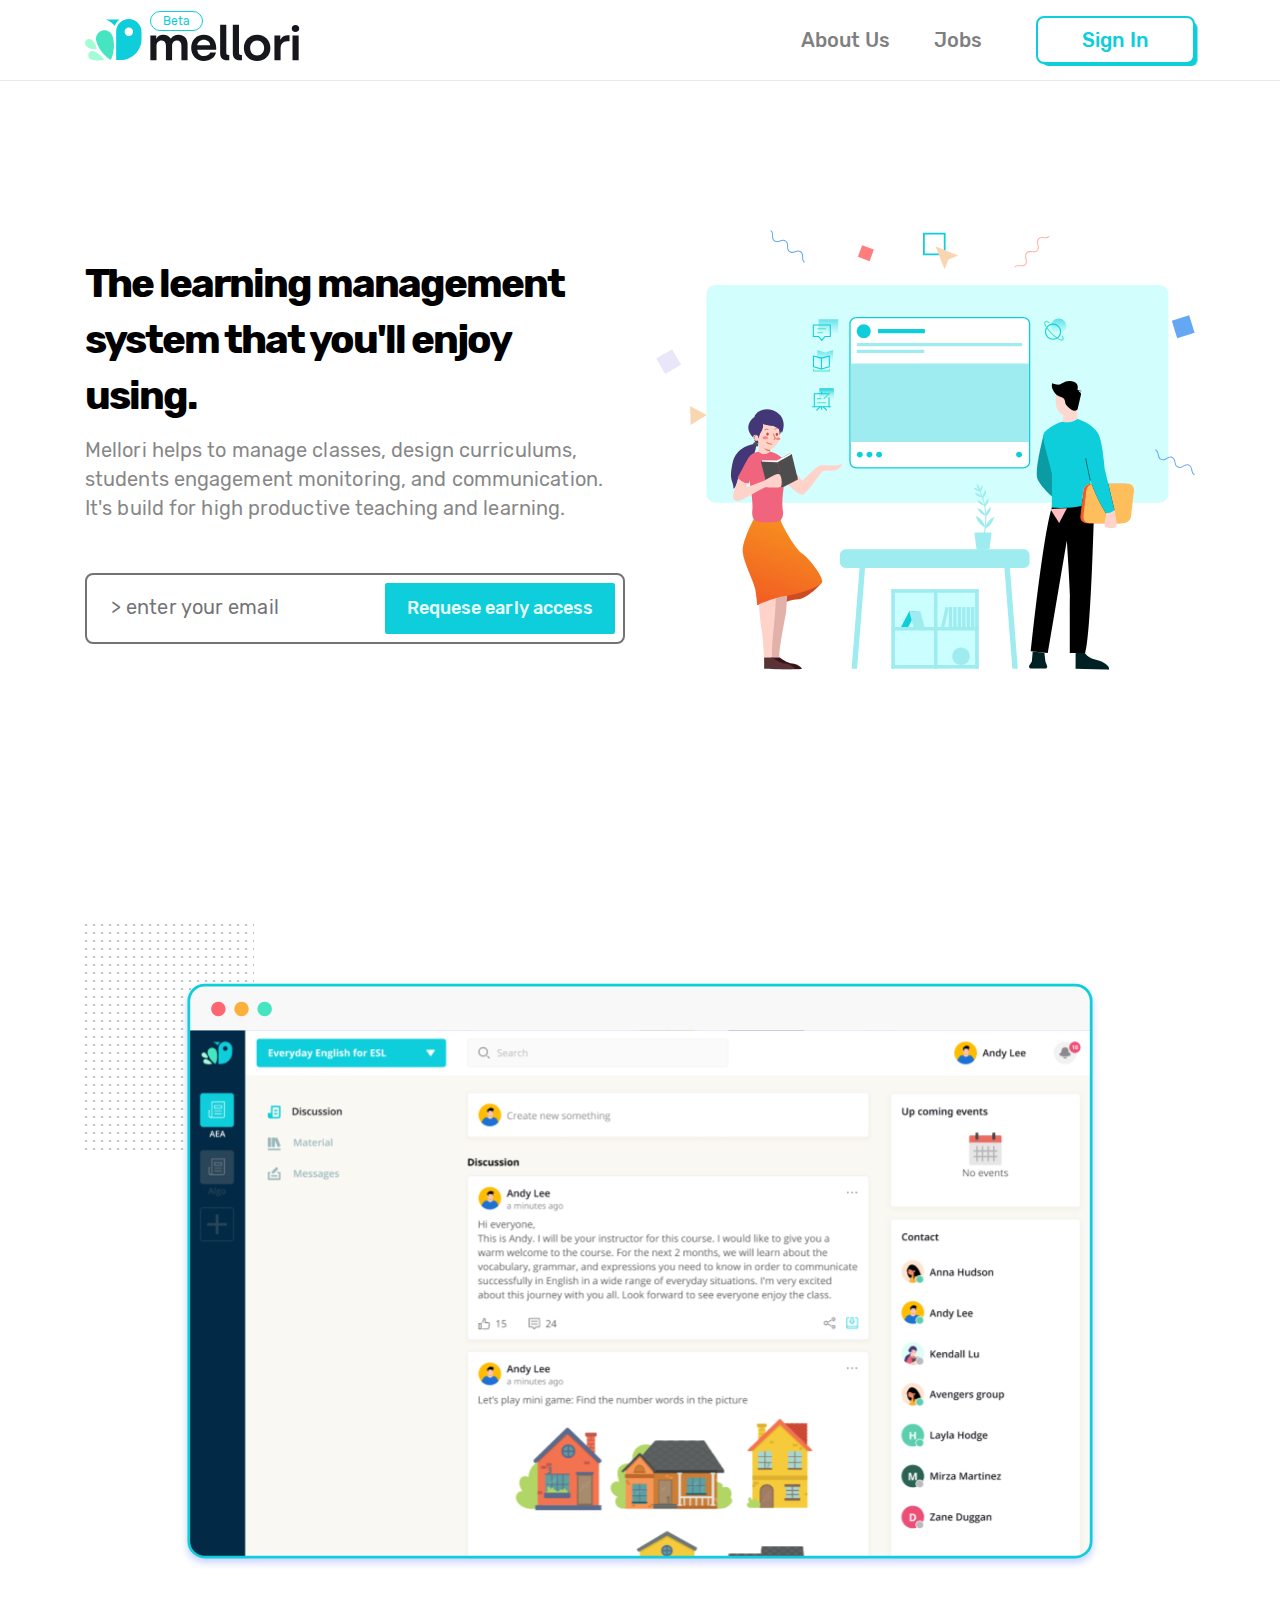
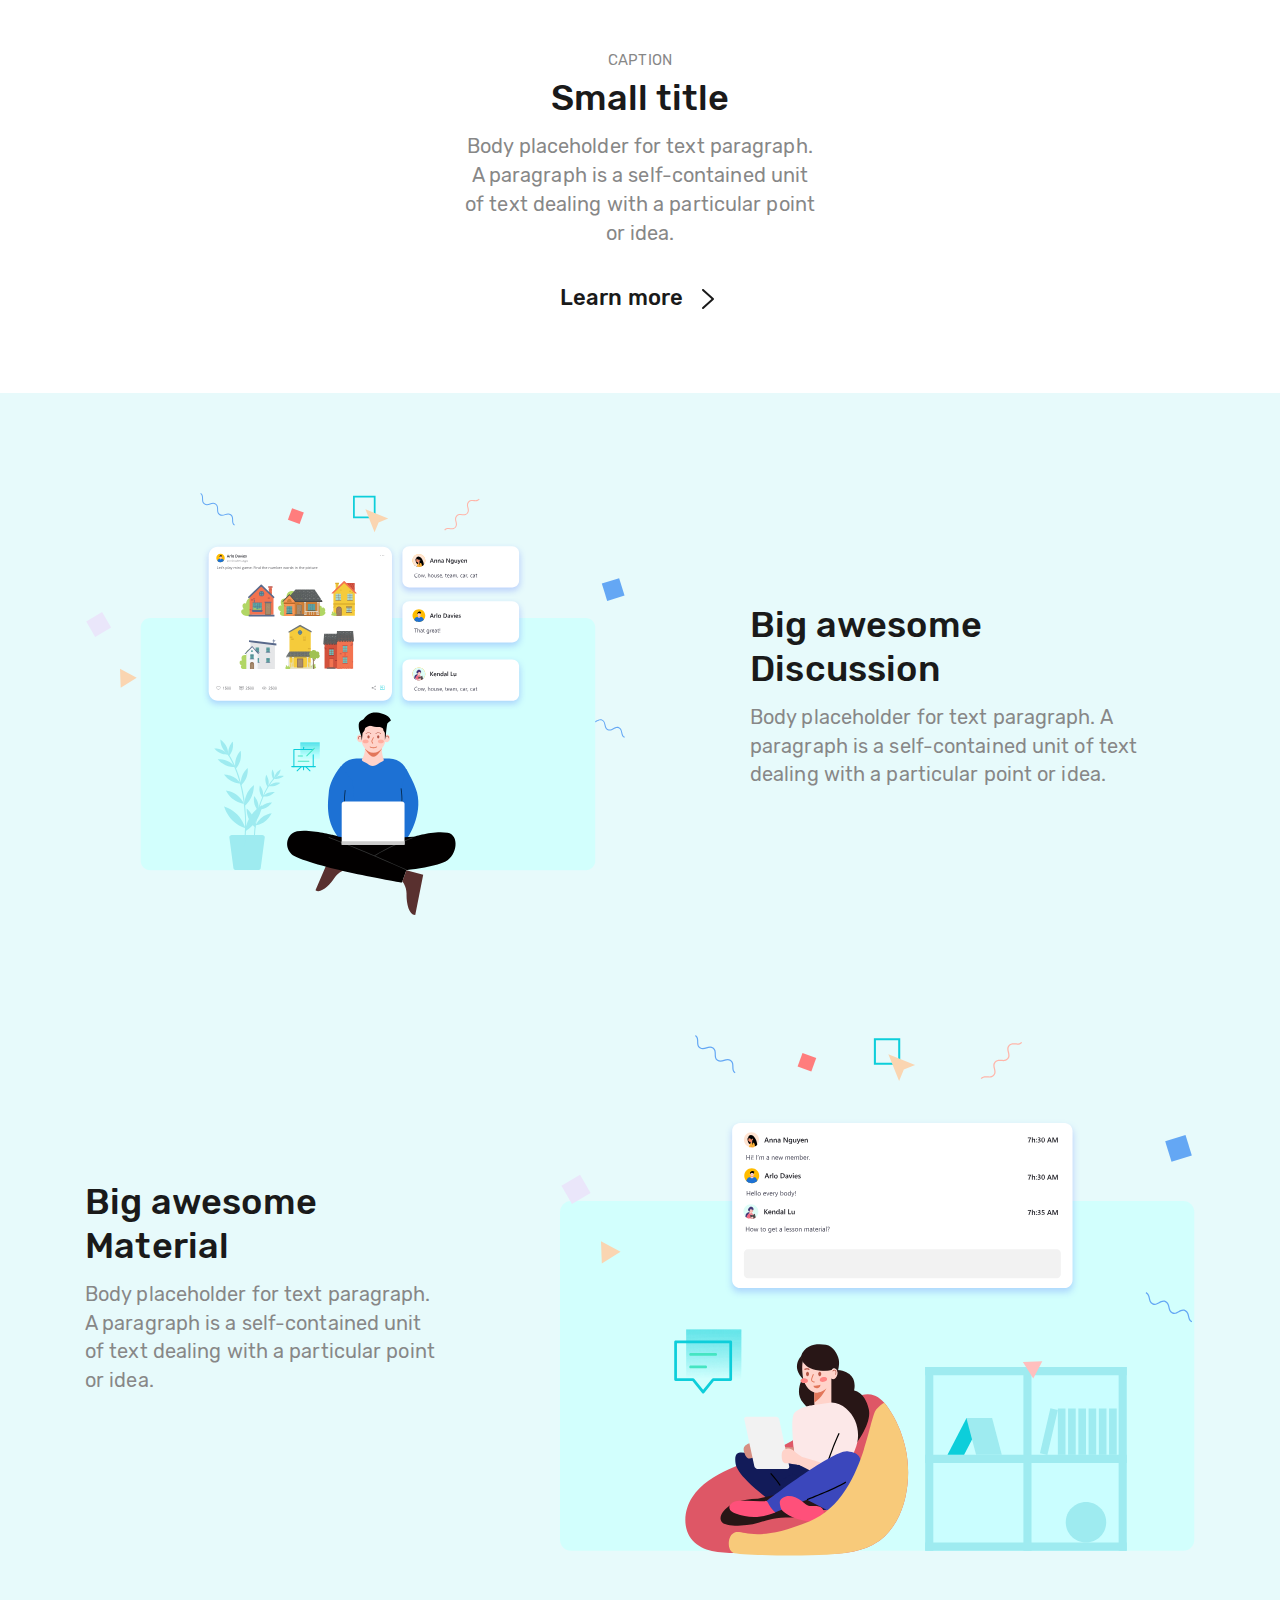
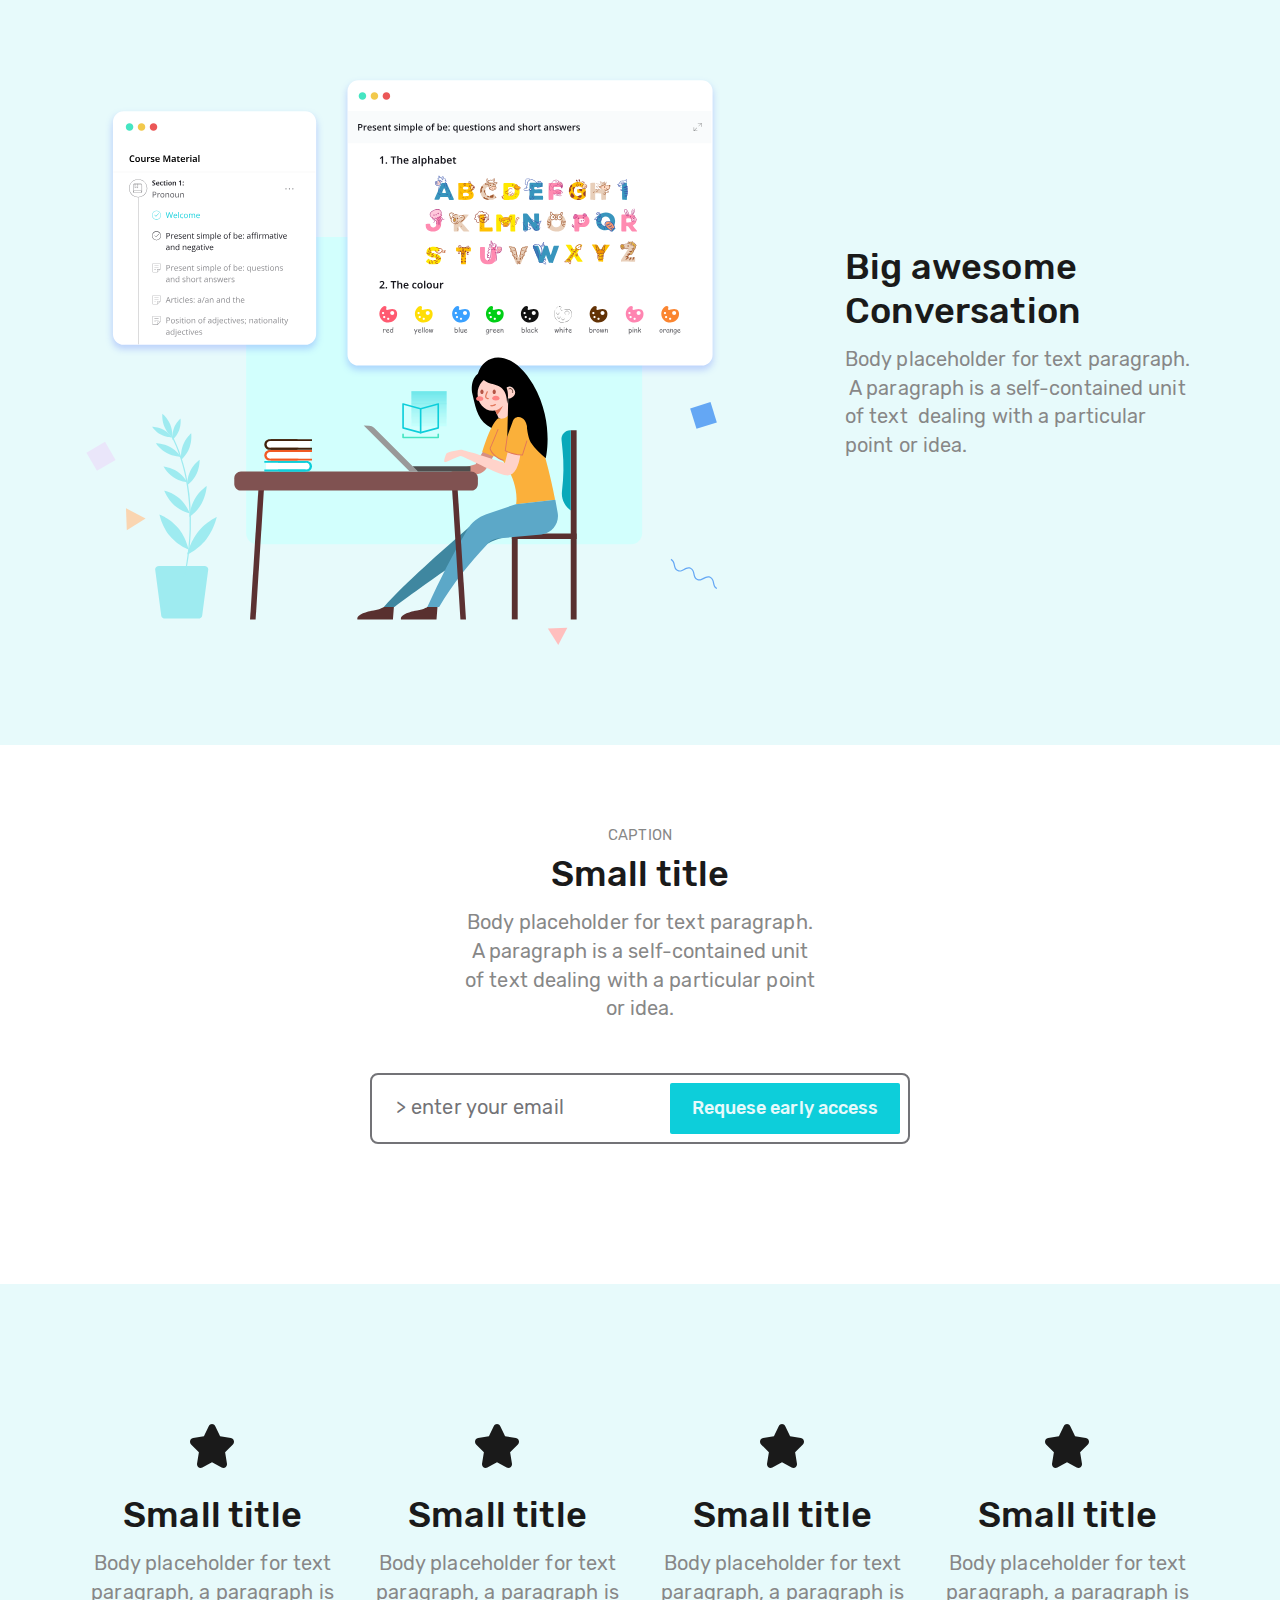
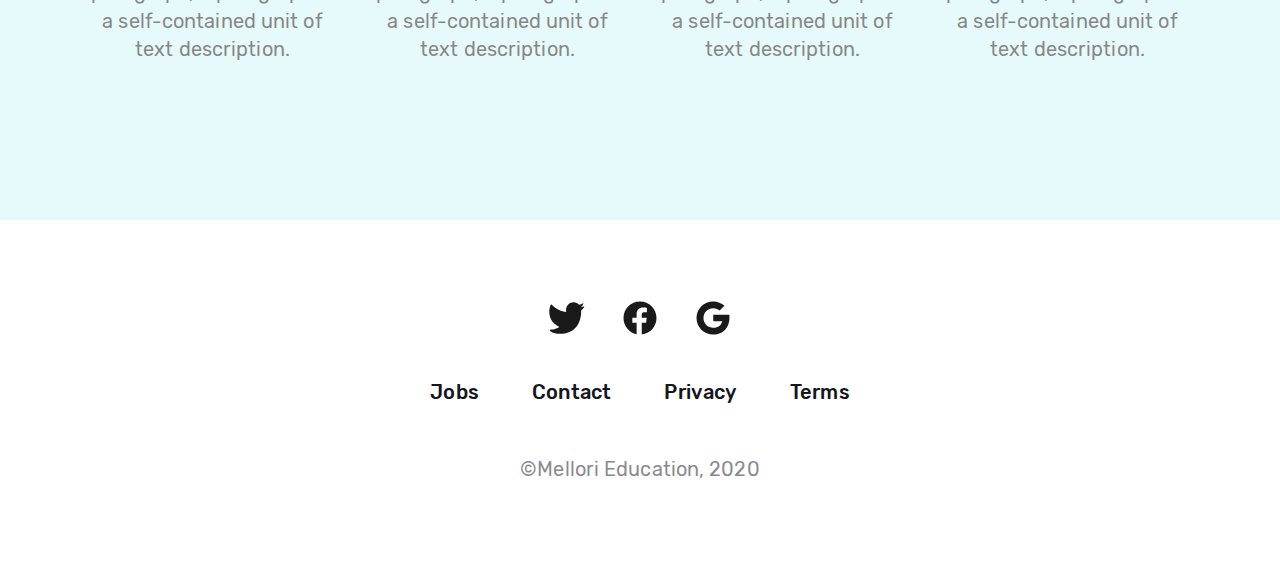
==== home.html @ f481c158 "Apply about page" ====
<!DOCTYPE html>
<html lang="en">
  <head>
    <meta charset="UTF-8" />
    <meta name="viewport" content="width=device-width, initial-scale=1.0" />
    <meta http-equiv="X-UA-Compatible" content="ie=edge" />
    <link rel="stylesheet" href="./css/bootstrap.min.css" />
    <link rel="stylesheet" href="./css/core.css" />
    <link rel="stylesheet" href="./css/home.css" />
    <title>Mellori Education</title>
  </head>
  <body>
    <!-- HEADER -->
    <header>
      <nav class="navbar navbar-expand-lg navbar-light">
        <div class="container">
          <a class="navbar-brand" href="./home.html">
            <img src="./images/logo.svg" alt="Mellori Education" srcset="">
          </a>
          <button
            class="navbar-toggler toggle"
            type="button"
            data-toggle="collapse"
            data-target="#navigationToggle"
            aria-controls="navigationToggle"
            aria-expanded="false"
            aria-label="Toggle navigation"
          >
            <span class="navbar-toggler-icon"></span>
          </button>
          <div class="collapse navbar-collapse" id="navigationToggle">
            <ul class="navbar-nav">
              <li class="nav-item">
                <a class="nav-link" href="./about.html">About Us</a>
              </li>
              <li class="nav-item">
                <a class="nav-link" href="#">Jobs</a>
              </li>
              <li class="nav-item">
                <button class="signin-button" type="button">
                  Sign In
                </button>
              </li>
            </ul>
            </form>
          </div>
        </div>
      </nav>
    </header>
    <!-- BANNER -->
    <section class="home-banner">
      <div class="container">
        <div class="row align-items-center">
          <div class="col-lg-6 mb-lg-0 mb-4">
            <h1 class="big-title">
              The learning management system that you&apos;ll enjoy using.
            </h1>
            <p class="description">
              Mellori helps to manage classes, design curriculums, students engagement monitoring, and communication. It's build for high productive teaching and learning. 
            </p>
            <form class="email-form">
              <input type="text" placeholder="> enter your email" />
              <button type="button">Requese early access</button>
            </form>          
          </div>
          <div class="col-lg-6 mt-lg-0 mt-4">
            <img
              src='./images/banner-1.svg'
              class="img-fluid"
              alt="Mellori Education"
              title="Mellori banner"
            />
          </div>
        </div>
      </div>
    </section>
    <!-- DEMO -->
    <section class="demo">
      <div class="container">
        <div class="row">
          <div class="col">
            <img src="images/dots-bg.svg" alt="Mellori Education" class="dots-image img-fluid">
            <div class="container-fluid p-0">
              <div class="row">
                <div class="col-10 offset-1">
                  <img
                    src="./images/banner-2.svg"
                    class="img-fluid"
                    alt="Mellori Education"
                    title="Mellori banner"
                  />
                  <div class="demo-caption">
                    <div class="caption">
                      <span class="caption-small-title">CAPTION</span>
                      <h2 class="title">Small title</h2>
                      <p class="description">Body placeholder for text paragraph. A paragraph is a self-contained unit of text dealing with a particular point or idea.</p>
                    </div>
                  </div>
                  <div class="text-center">
                    <a href="#" class="small-title">
                      Learn more
                      <img src="./images/arrow-right.svg" alt="Mellori Education" class="ml-2" />
                    </a>
                  </div>
                </div>
              </div>
            </div>
          </div class="col">
        </div>
      </div>
    </section>
    <!-- DISCUSSION -->
     <section class="discussion">
      <div class="container">
        <div class="row align-items-center">
          <div class="col-md-6 mb-lg-0 mb-4">
            <img
              src="./images/banner-3.svg"
              class="img-fluid"
              alt="Mellori Education"
              title="Mellori banner"
            />
          </div>
          <div class="col-md-5 offset-md-1 mt-lg-0 mt-4">
            <h1 class="title">
              Big awesome <br />
              Discussion
            </h1>
            <p class="description">
              Body placeholder for text paragraph. A paragraph is a
              self-contained unit of text dealing with a particular point or
              idea.
            </p>
          </div>
        </div>
      </div>
    </section>
    <!-- MATERIAL -->
    <section class="material">
      <div class="container">
        <div class="row align-items-center">
          <div
            class="mt-lg-0 mt-4 col-md-4 col-12 order-md-1 order-2"
          >
            <h1 class="title">
              Big awesome <br />
              Material
            </h1>
            <p class="description">
              Body placeholder for text paragraph. A paragraph is a
              self-contained unit of text dealing with a particular point or
              idea.
            </p>
          </div>
          <div
            class="mb-lg-0 mb-4 col-md-7 col-12 offset-md-1 order-md-2 order-1"
          >
            <img
              src="images/banner-4.svg"
              class="img-fluid"
              alt="Mellori Education"
              title="Mellori banner"
            />
        </div>
      </div>
    </section>
    <!-- CONVERSATION -->
    <section class="conversation">
      <div class="container">
        <div class="row align-items-center">
          <div class="mb-lg-0 mb-4 col-md-7">
            <img
              src="./images/banner-5.svg"
              class="img-fluid"
              alt="Mellori Education"
              title="Mellori banner"
            />
          </div>
          <div class="mt-lg-0 mt-4 col-md-4 offset-md-1">
            <h1 class="title">
              Big awesome <br />
              Conversation
            </h1>
            <p class="description">
              Body placeholder for text paragraph.  A paragraph is a
              self-contained unit of text  dealing with a particular point or
              idea.
            </p>
          </div>
        </div>
      </div>
    </section>
    <!-- SUBSCRIPTION -->
    <section class="subscription">
      <div class="container">
        <div class="row">
          <div
            class="mb-lg-0 mb-4 col-lg-6 col-md-8 offset-lg-3 offset-md-2"
          >
            <div class="caption">
              <span class="caption-small-title">CAPTION</span>
              <h2 class="title">Small title</h2>
              <p class="description">Body placeholder for text paragraph. A paragraph is a self-contained unit of text dealing with a particular point or idea.</p>
            </div>
            <form class="email-form">
              <input type="text" placeholder="> enter your email" />
              <button type="button">Requese early access</button>
            </form>  
          </div>
        </div>
      </div>
    </section>
    <!-- FEATURES -->
    <section class="features">
      <div class="container">
        <div class="row">
          <div class="mb-lg-0 mb-4 col-md-3 col-sm-6">
            <div class="feature">
              <img src="./images/star.svg" alt="Mellori Education" />
              <div class="mt-4">
                <h4 class="title">Small title</h4>
                <p class="description">
                  Body placeholder for text paragraph, a paragraph is a
                  self-contained unit of text description.
                </p>
              </div>
            </div>
          </div>
          <div class="mb-lg-0 mb-4 col-md-3 col-sm-6">
            <div class="feature">
              <img src="./images/star.svg" alt="Mellori Education" />
              <div class="mt-4">
                <h4 class="title">Small title</h4>
                <p class="description">
                  Body placeholder for text paragraph, a paragraph is a
                  self-contained unit of text description.
                </p>
              </div>
            </div>
          </div>
          <div class="mb-lg-0 mb-4 col-md-3 col-sm-6">
            <div class="feature">
              <img src="./images/star.svg" alt="Mellori Education" />
              <div class="mt-4">
                <h4 class="title">Small title</h4>
                <p class="description">
                  Body placeholder for text paragraph, a paragraph is a
                  self-contained unit of text description.
                </p>
              </div>
            </div>
          </div>
          <div class="mb-lg-0 mb-4 col-md-3 col-sm-6">
            <div class="feature">
              <img src="./images/star.svg" alt="Mellori Education" />
              <div class="mt-4">
                <h4 class="title">Small title</h4>
                <p class="description">
                  Body placeholder for text paragraph, a paragraph is a
                  self-contained unit of text description.
                </p>
              </div>
            </div>
          </div>
        </div>
      </div>
    </section>
    <!-- FOOTER -->
    <footer class="footer">
      <div class="container">
        <div class="row">
          <div class="col-lg-6 col-md-8 offset-lg-3 offset-md-2">
            <ul class="social-media-list">
              <li>
                <a href="/">
                  <img src="./images/twitter.svg" alt="Mellori Education" />
                </a>
              </li>
              <li>
                <a href="/">
                  <img src="./images/fb.svg" alt="Mellori Education" />
                </a>
              </li>
              <li>
                <a href="/">
                  <img src="./images/google.svg" alt="Mellori Education" />
                </a>
              </li>
            </ul>
            <ul class="footer-links">
              <li>
                <a href="/">Jobs</a>
              </li>
              <li>
                <a href="/">Contact</a>
              </li>
              <li>
                <a href="/">Privacy</a>
              </li>
              <li>
                <a href="/">Terms</a>
              </li>
            </ul>
            <p class="copyRight">©Mellori Education, 2020</p>
          </div>
        </div>
      </div>
    </footer>
    <script src="./js/slim.min.js" ></script>
    <script src="./js/popper.min.js" ></script>
    <script src="./js/bootstrap.min.js" ></script>
  </body>
</html>
---- css/core.css ----
@font-face {
  font-family: 'Rubik';
  font-weight: 400;
  src: url('../fonts/Rubik-Regular.ttf');
}
@font-face {
  font-family: 'Rubik';
  font-weight: 500;
  src: url('../fonts/Rubik-Medium.ttf');
}
@font-face {
  font-family: 'Rubik';
  font-weight: 700;
  src: url('../fonts/Rubik-Bold.ttf');
}
@font-face {
  font-family: 'Rubik';
  font-weight: 900;
  src: url('../fonts/Rubik-Black.ttf');
}

body {
  font-size: 1.25rem;
  line-height: 1.8rem;
  background: #ffffff;
  color: #16161d;
  width: 100%;
  font-family: 'Rubik';
}
a {
  text-decoration: none !important;
}

/**** CORE ****/
.big-title {
  font-weight: bold;
  font-size: 2.5rem;
  line-height: 3.5rem;
  letter-spacing: -2px;
  color: #000000;
}
.title {
  font-weight: 500;
  font-size: 2.25rem;
  line-height: 2.75rem;
  letter-spacing: 0.18px;
  color: #1a1a1a;
}
.small-title {
  font-weight: 500;
  font-size: 1.375rem;
  line-height: 1.875rem;
  letter-spacing: 0.11px;
  color: #1a1a1a;
}
.description {
  letter-spacing: 0.1px;
  color: #878787;
  margin-top: 12px;
}

/**** HEADER ****/
header {
  font-weight: 500;
  border-bottom: 1px solid #e8e8e8;
  position: fixed;
  top: 0;
  right: 0;
  left: 0;
  z-index: 999;
  background-color: #fff;
}
header .navbar {
  min-height: 80px;
}
header .navbar-brand {
  position: relative;
}
header .navbar-brand::after {
  position: absolute;
  left: 65px;
  top: -3px;
  content: 'Beta';
  font-size: 0.75rem;
  line-height: 18px;
  letter-spacing: 0.1px;
  color: #0dceda;
  font-weight: normal;
  padding: 0 12px;
  border: 1px solid #0dceda;
  border-radius: 25px;
}
header .navbar-nav {
  margin-left: auto;
  align-items: center;
}
.navbar-nav .nav-item.active .nav-link {
  color: #16161d;
}
.navbar-nav .nav-item .nav-link {
  padding: 0 1.375rem;
}
.signin-button {
  font-weight: 500;
  margin-left: 2rem;
  background: #ffffff;
  border-radius: 8px;
  line-height: 30px;
  padding: 7px 44px;
  transition: 0.5s;
  position: relative;
}
.signin-button::after {
  content: '';
  position: absolute;
  display: block;
  bottom: 2px;
  left: 0px;
  width: 100%;
  height: 100%;
  box-shadow: 4px 4px 0px #0dceda;
  border-radius: 6px;
  transform: translate3d(0.5px, 2px, 1em);
  transition: transform 150ms cubic-bezier(0, 0, 0.58, 1),
    box-shadow 150ms cubic-bezier(0, 0, 0.58, 1);
}
.signin-button,
.signin-button:hover {
  color: #0dceda;
  background-color: white;
  border: 2px solid #0dceda;
}
.signin-button:hover {
  transform: translate(0.1em, 0.1em);
}
.signin-button:hover::after {
  box-shadow: 0px 0px 0px #0dceda;
  transform: translate3d(0.5px, 0px, 1em);
}
/**** FOOTER ****/
footer {
  padding: 80px 0;
}
.social-media-list,
.footer-links {
  padding-left: 0;
  text-align: center;
}
.social-media-list li {
  display: inline;
  padding: 0 16px;
}
.social-media-list li:hover img {
  filter: invert(57%) sepia(78%) saturate(1794%) hue-rotate(154deg)
    brightness(104%) contrast(90%);
}
.footer-links {
  margin-top: 42px;
}
.footer-links li {
  display: inline;
}
.footer-links a {
  font-weight: 500;
  letter-spacing: 0.1px;
  color: #16161d;
  margin: 0 24px;
  transition: 0.4s;
}
.footer-links a:hover {
  color: #0dceda;
}
.copyRight {
  text-align: center;
  letter-spacing: 0.1px;
  color: #8a8a8e;
  margin-top: 3rem;
}

@media (max-width: 767px) {
  .navbar-nav {
    display: block;
    text-align: center;
    margin: 16px 0;
  }
  .signin-button {
    margin-left: 0;
    margin-top: 10px;
  }
  .footer {
    padding: 60px 0;
  }
  .footer-links {
    margin-top: 20px;
  }
  .copyRight {
    margin-top: 24px;
  }
  .footer-links a {
    margin: 0 10px;
  }
}

@media (max-width: 991px) {
  .signin-button {
    padding: 4px 30px;
    margin-left: 0;
  }
  .navbar-nav {
    margin-top: 20px;
    margin-bottom: 30px;
  }
  .navbar-nav li {
    margin: 10px 0;
  }
  .navbar-light .navbar-toggler {
    border-color: transparent;
  }
}

@media (max-width: 1164px) {
  body {
    font-size: 1rem;
    line-height: 1.6rem;
  }
  .toggle {
    padding: 16px 10px;
  }
}
---- css/home.css ----
/**** CAPTION ****/
.caption {
  text-align: center;
  max-width: 360px;
  margin: auto;
}
.caption-small-title {
  display: block;
  font-size: 0.93rem;
  line-height: 1.3rem;
  letter-spacing: 0.075px;
  color: #878787;
  margin-bottom: 6px;
}

/**** EMAIL FORM ****/
.email-form {
  background: #ffffff;
  border: 2px solid #737377;
  border-radius: 8px;
  padding: 8px;
  display: flex;
  margin-top: 50px;
}
.email-form input {
  border: none;
  display: block;
  height: 100%;
  height: 48px;
  width: calc(100% - 230px);
  padding: 0 1rem;
}
.email-form input::placeholder {
  letter-spacing: 0.1px;
  color: #737377;
}
.email-form button {
  font-weight: 500;
  font-size: 1.125rem;
  line-height: 1.3rem;
  letter-spacing: 0.1px;
  color: #e7fafb;
  background: #0dceda;
  border-radius: 2px;
  padding: 14px 4px;
  width: 230px;
  border: 1px solid transparent;
  transition: 0.4s;
}
.email-form button:hover {
  background: #00a3ad;
}

/**** BANNER ****/
.home-banner {
  min-height: 100vh;
  padding: 80px 0;
  display: flex;
  align-items: center;
}

/**** DEMO ****/
.demo {
  padding: 80px 0;
}
.dots-image {
  position: absolute;
  top: -6%;
  left: 15px;
  z-index: -1;
}
.demo-caption {
  margin-top: 80px;
  margin-bottom: 35px;
}

/**** DISCUSSION ****/
.discussion {
  padding-top: 100px;
  padding-bottom: 60px;
  background: #e7fafb;
}

/**** MATERIAL ****/
.material {
  padding: 60px 0;
  background: #e7fafb;
}

/**** CONVERSATION ****/
.conversation {
  padding: 60px 0 100px 0;
  background: #e7fafb;
}

/**** SUBSCRIPTION ****/
.subscription {
  padding: 80px 0 140px 0;
}

/**** FEATURES ****/
.features {
  padding: 140px 0;
  background: #e7fafb;
}
.feature {
  text-align: center;
}

@media (max-width: 540px) {
  .email-form {
    display: block;
  }
  .email-form button,
  .email-form input {
    width: 100%;
  }
}

@media (max-width: 767px) {
  .discussion {
    padding-top: 60px;
    padding-bottom: 40px;
  }
  .material {
    padding: 60px 0;
  }
  .conversation {
    padding-top: 40px;
    padding-bottom: 60px;
  }
  .features,
  .subscription {
    padding: 70px 0;
  }
}

@media (max-width: 991px) {
  .home-banner {
    padding-top: 160px;
  }
}
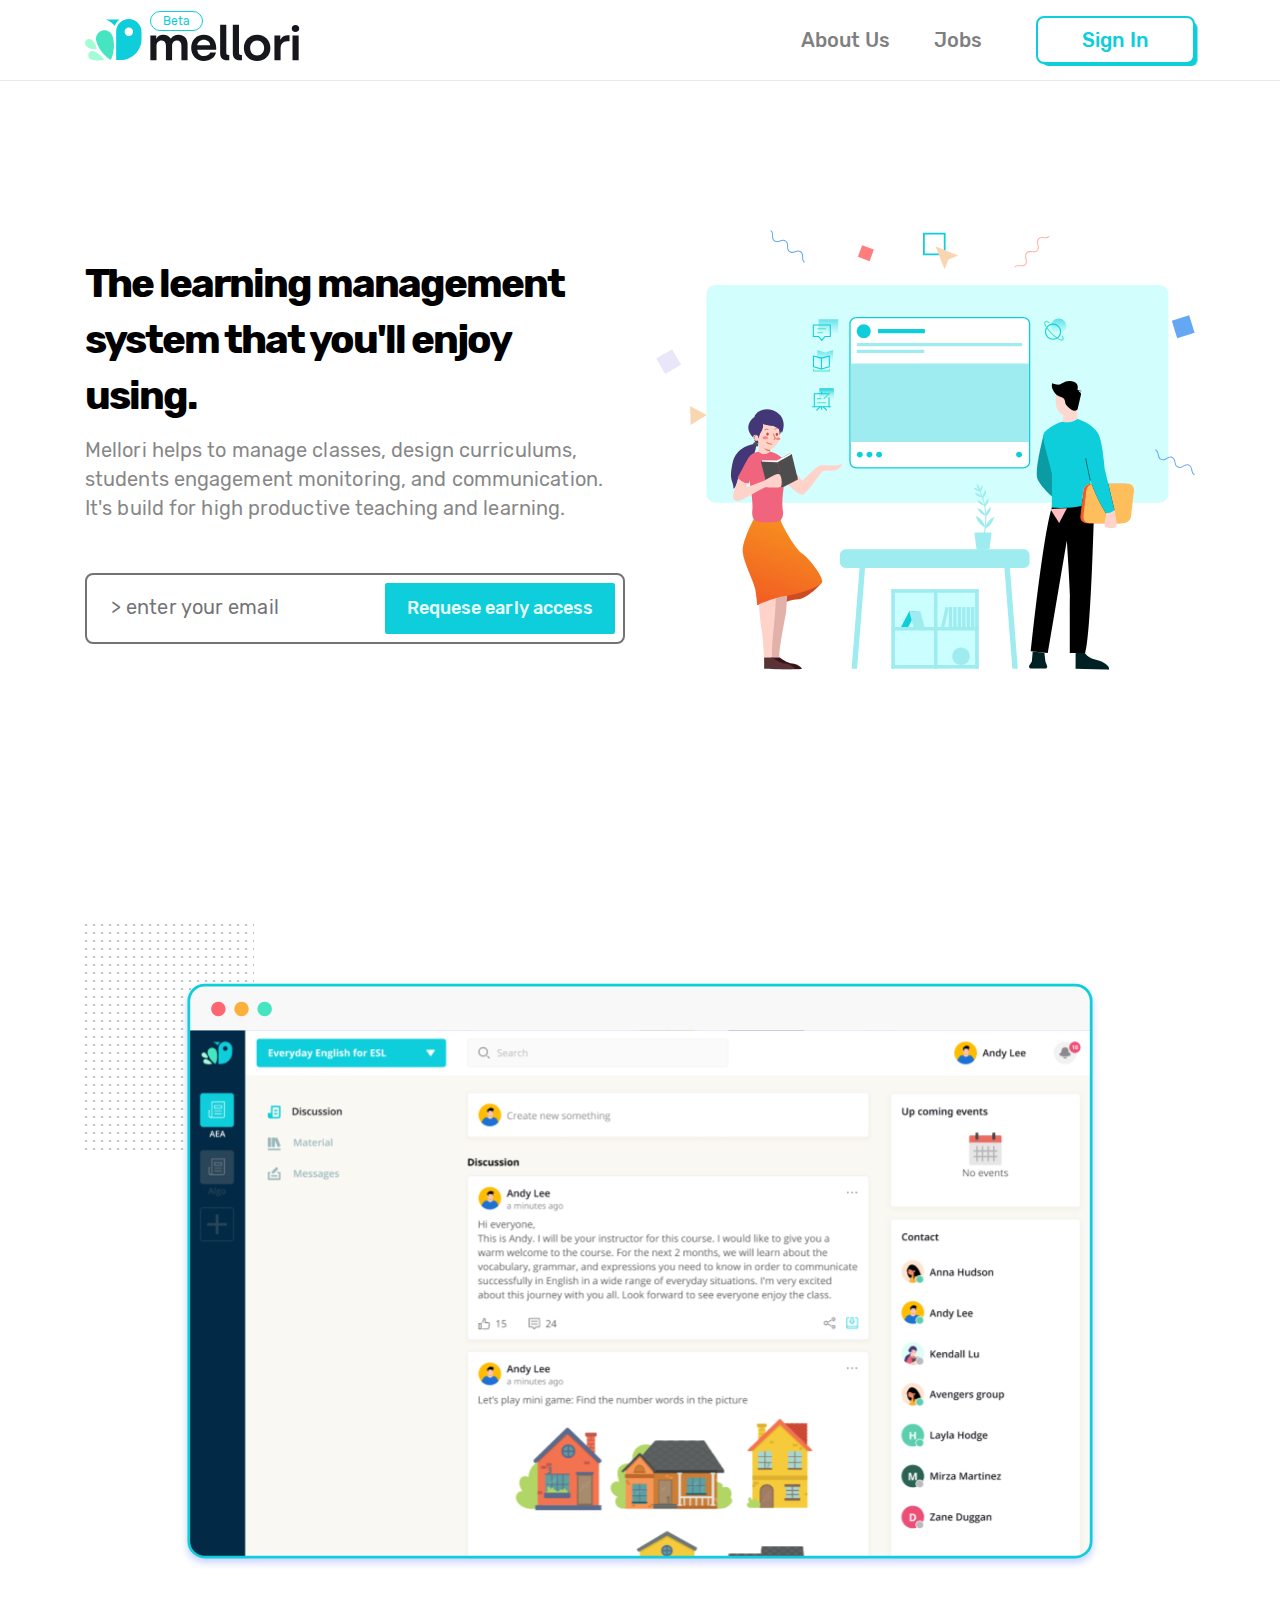
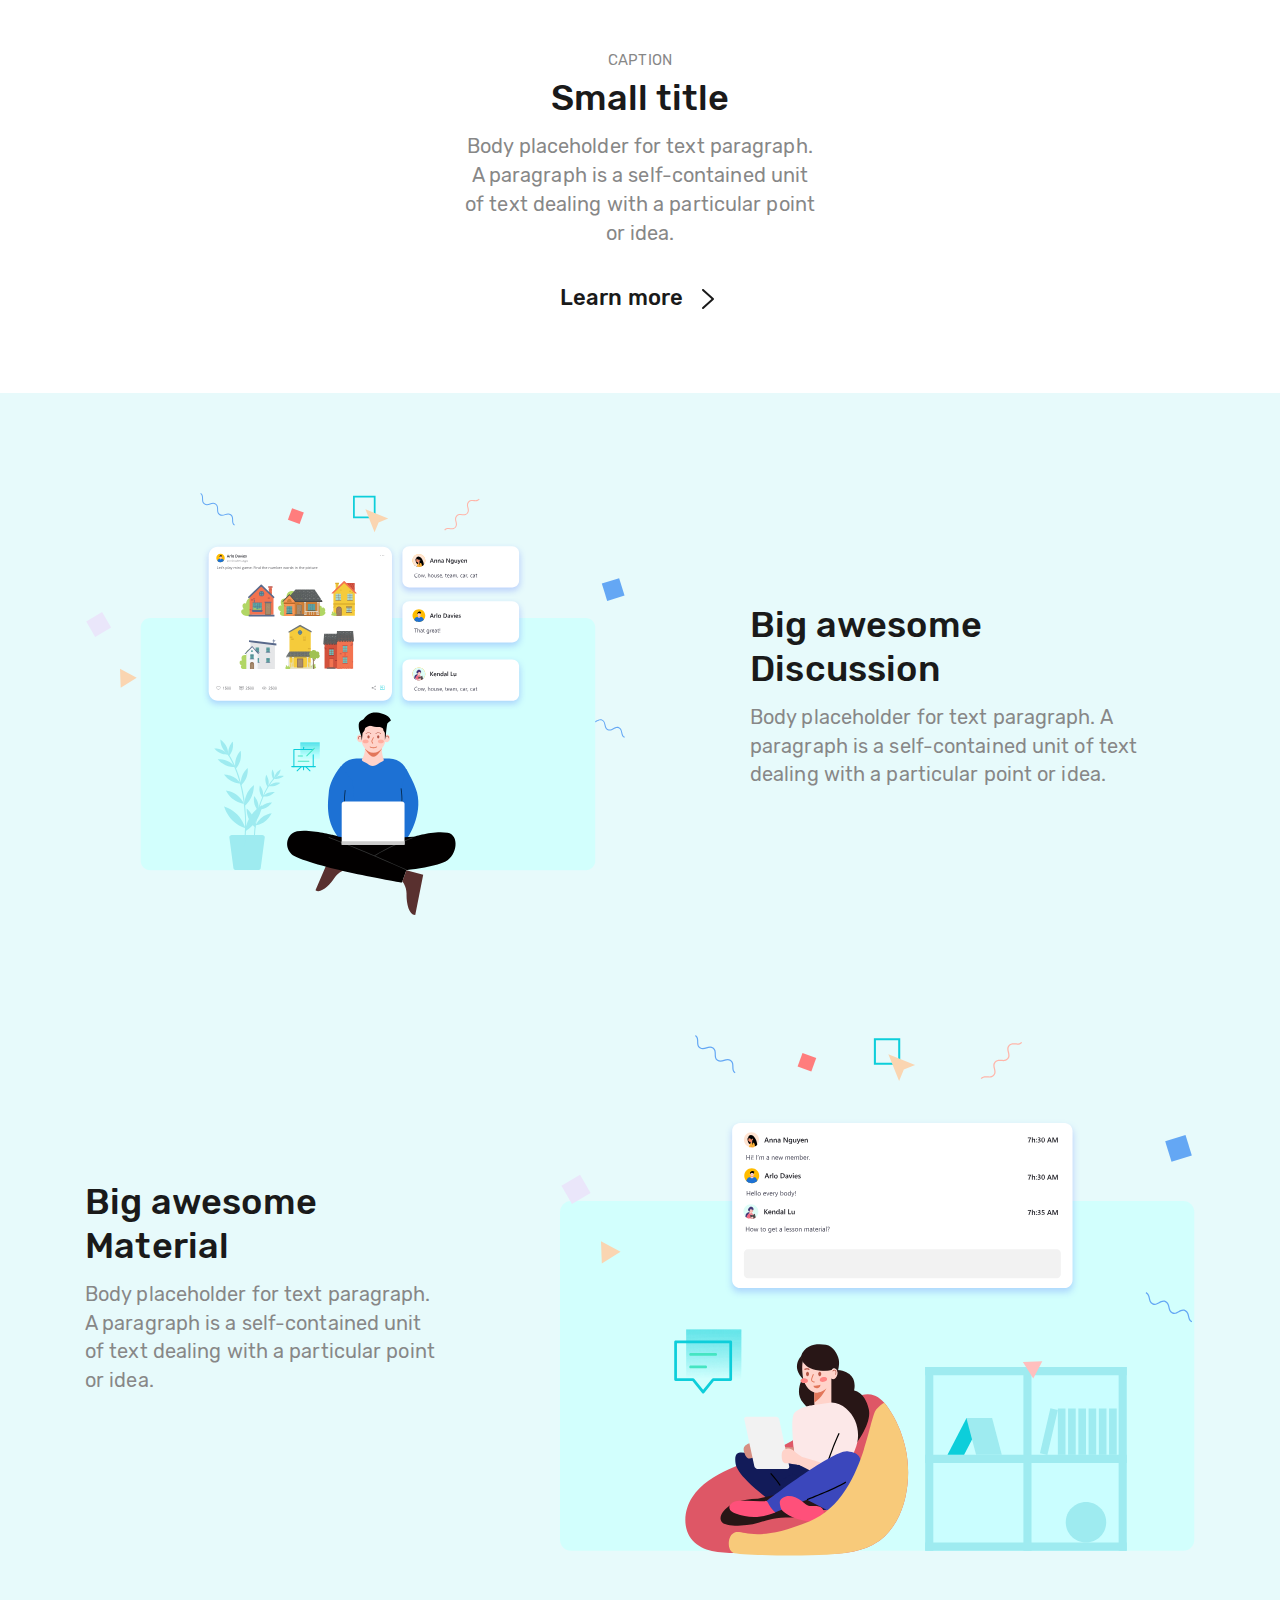
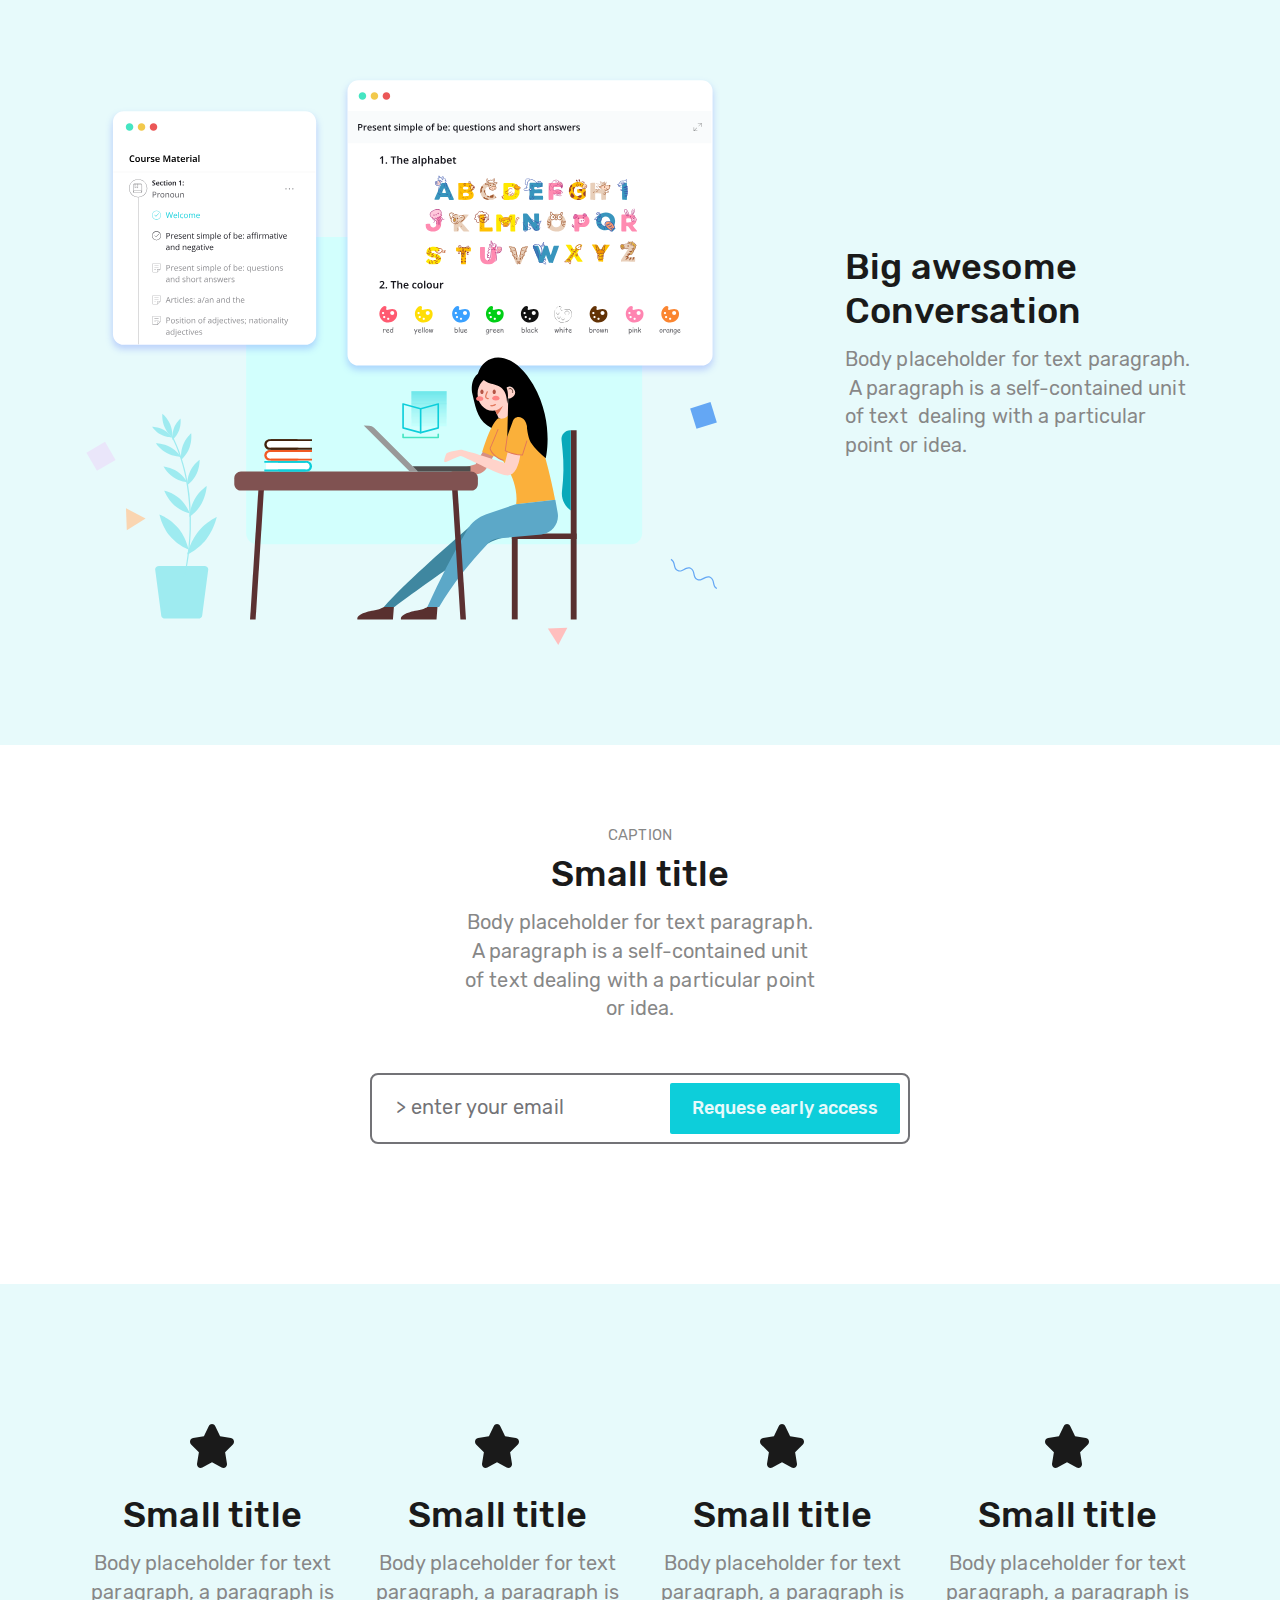
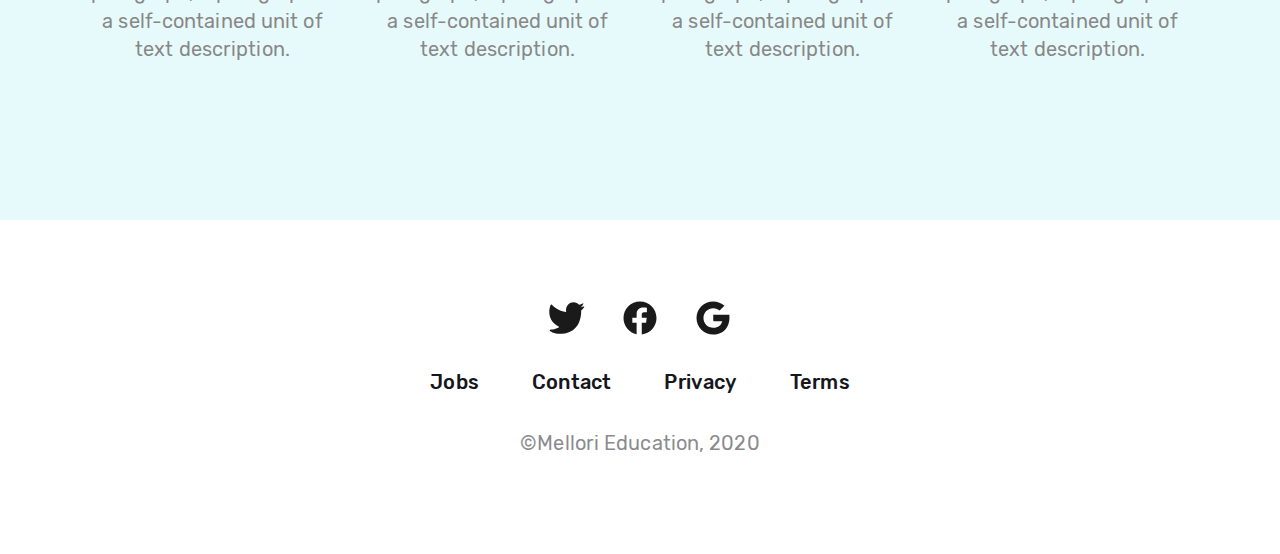
==== commit fcdf8325: "Apply policy and term page" ====
--- a/home.html
+++ b/home.html
@@ -297,10 +297,10 @@
                 <a href="/">Contact</a>
               </li>
               <li>
-                <a href="/">Privacy</a>
-              </li>
-              <li>
-                <a href="/">Terms</a>
+                <a href="./privacy.html">Privacy</a>
+              </li>
+              <li>
+                <a href="./terms.html">Terms</a>
               </li>
             </ul>
             <p class="copyRight">©Mellori Education, 2020</p>
--- a/css/core.css
+++ b/css/core.css
@@ -155,7 +155,7 @@
     brightness(104%) contrast(90%);
 }
 .footer-links {
-  margin-top: 42px;
+  margin-top: 32px;
 }
 .footer-links li {
   display: inline;
@@ -174,7 +174,7 @@
   text-align: center;
   letter-spacing: 0.1px;
   color: #8a8a8e;
-  margin-top: 3rem;
+  margin-top: 32px;
 }
 
 @media (max-width: 767px) {
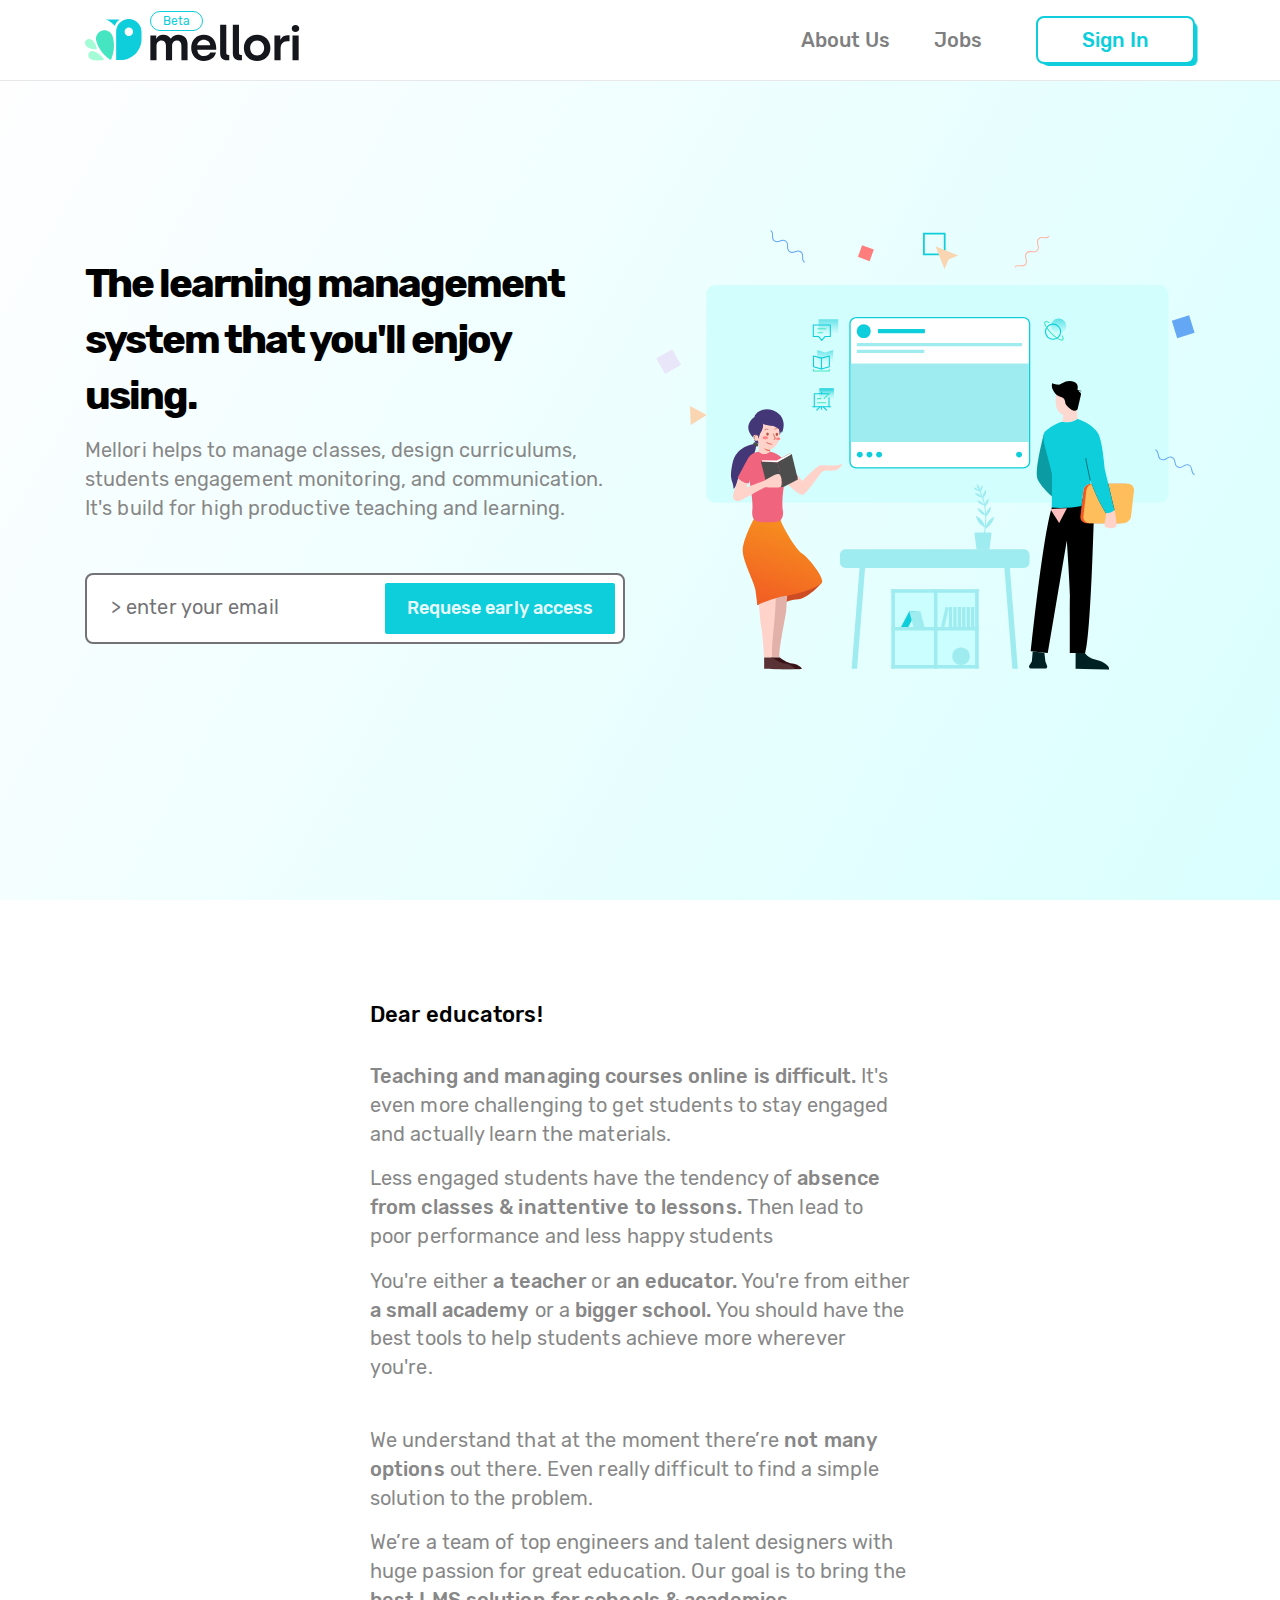
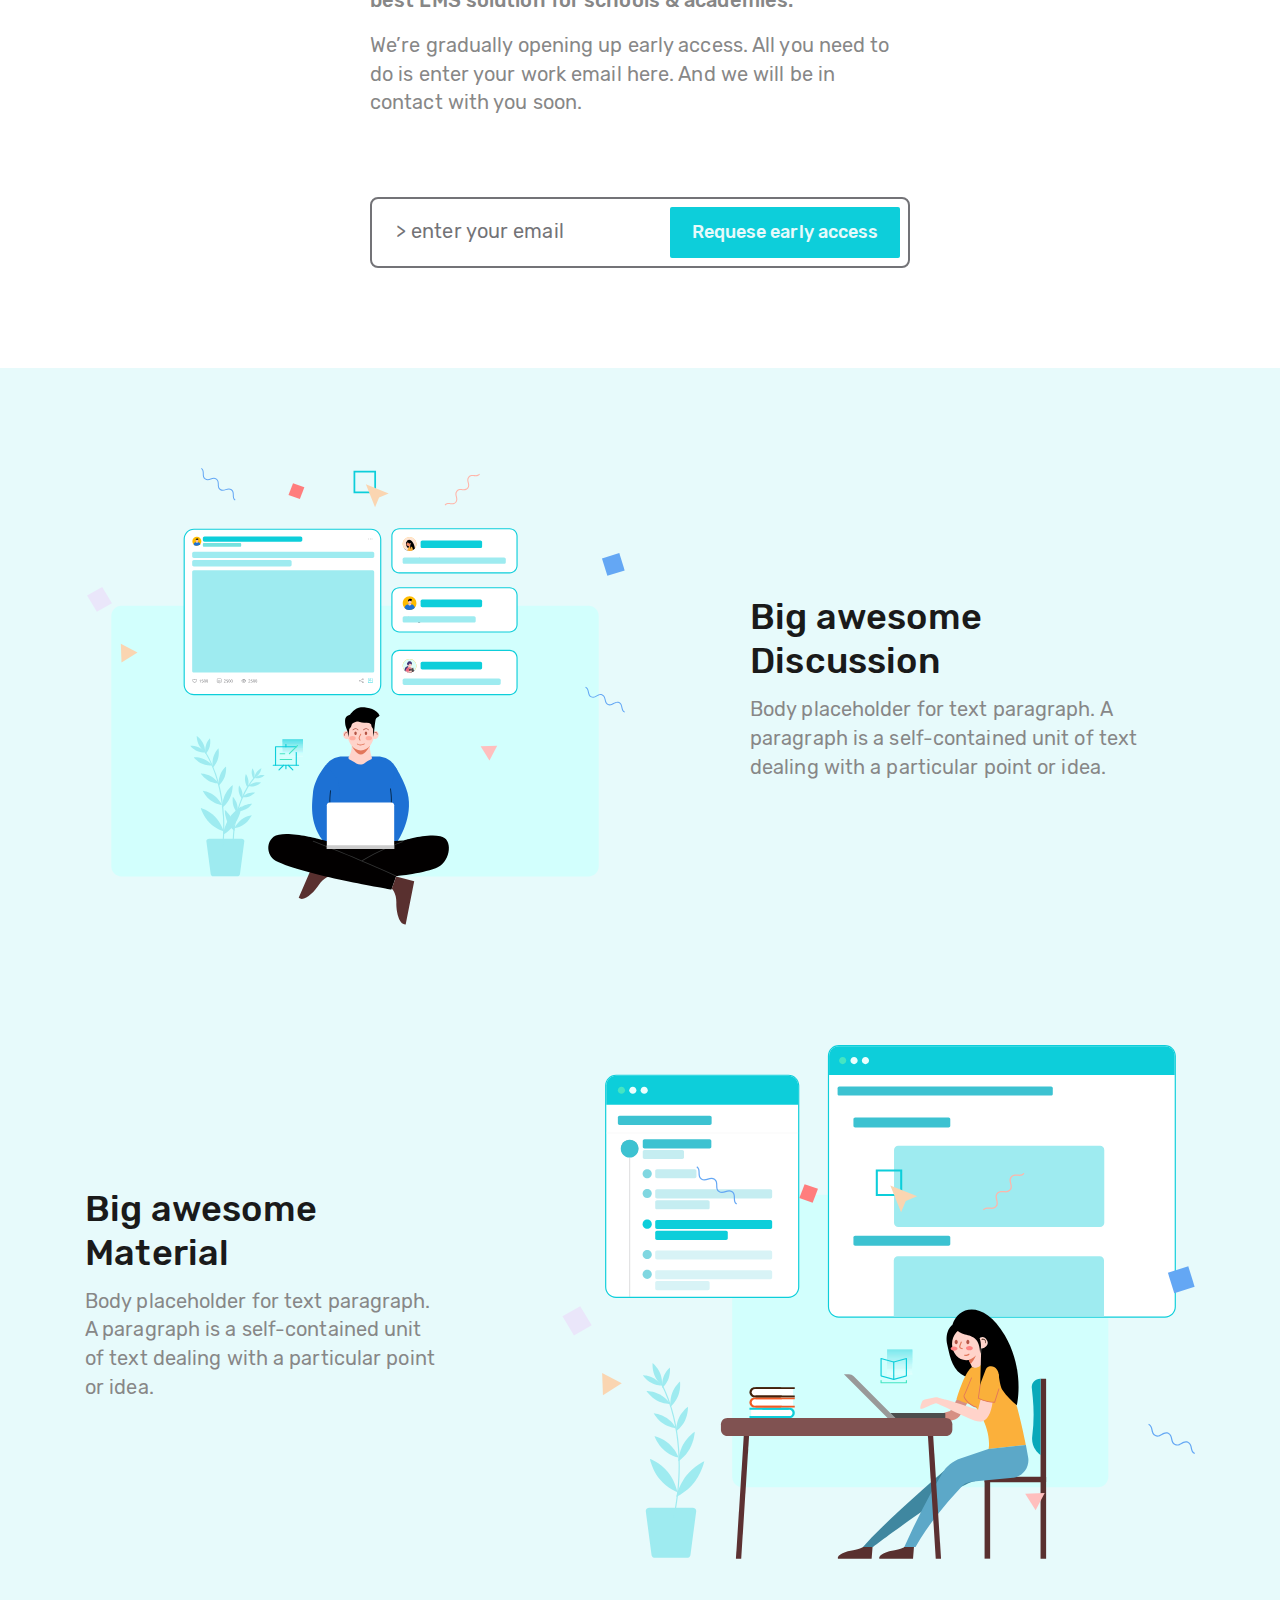
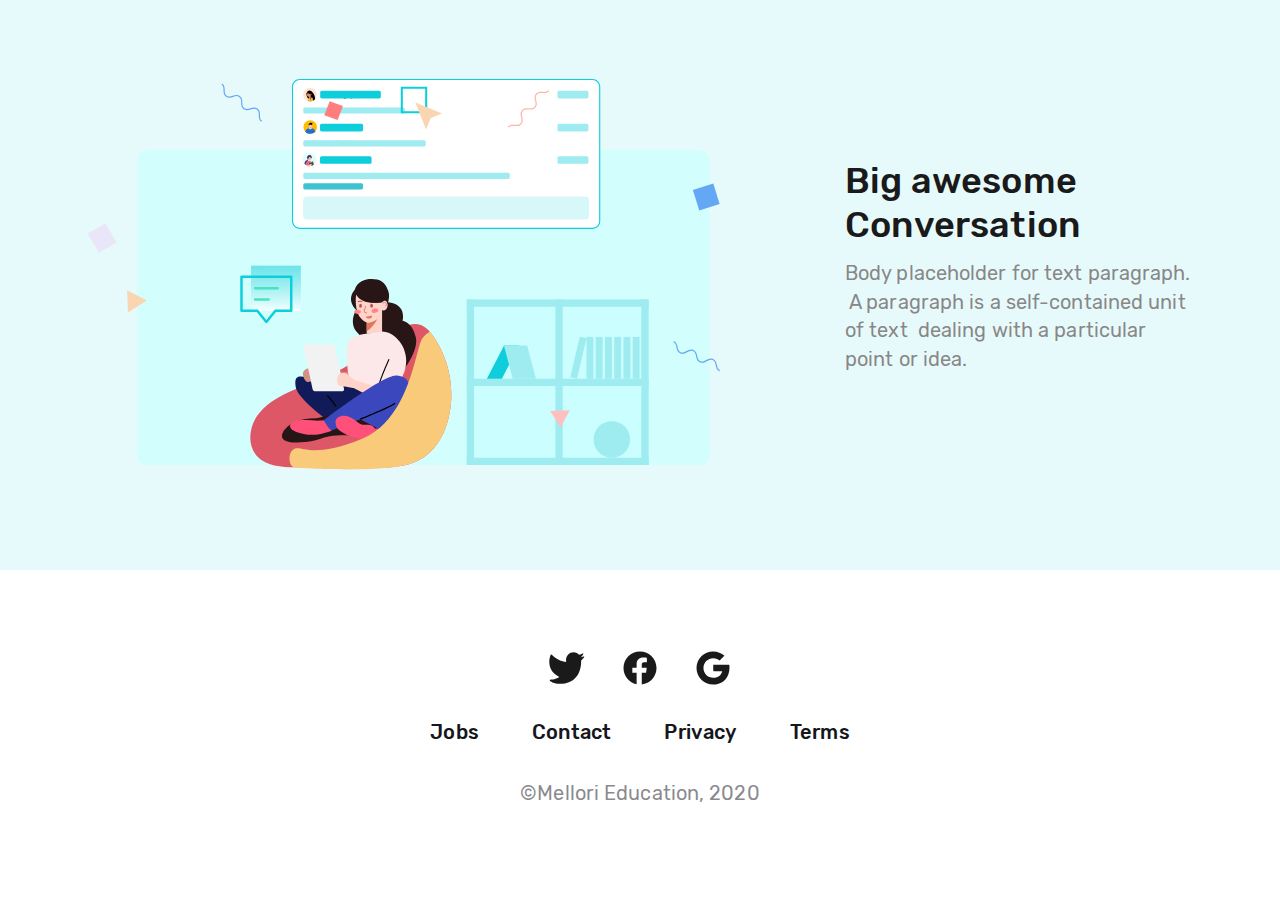
==== commit 41a45731: "Improve landing page and about page" ====
--- a/home.html
+++ b/home.html
@@ -56,7 +56,7 @@
               The learning management system that you&apos;ll enjoy using.
             </h1>
             <p class="description">
-              Mellori helps to manage classes, design curriculums, students engagement monitoring, and communication. It's build for high productive teaching and learning. 
+              Mellori helps to manage classes, design curriculums, students engagement monitoring, and communication. It's build for high productive teaching and learning.  
             </p>
             <form class="email-form">
               <input type="text" placeholder="> enter your email" />
@@ -74,38 +74,37 @@
         </div>
       </div>
     </section>
-    <!-- DEMO -->
-    <section class="demo">
+    <!-- MESSAGE -->
+    <section class="message">
       <div class="container">
         <div class="row">
-          <div class="col">
-            <img src="images/dots-bg.svg" alt="Mellori Education" class="dots-image img-fluid">
-            <div class="container-fluid p-0">
-              <div class="row">
-                <div class="col-10 offset-1">
-                  <img
-                    src="./images/banner-2.svg"
-                    class="img-fluid"
-                    alt="Mellori Education"
-                    title="Mellori banner"
-                  />
-                  <div class="demo-caption">
-                    <div class="caption">
-                      <span class="caption-small-title">CAPTION</span>
-                      <h2 class="title">Small title</h2>
-                      <p class="description">Body placeholder for text paragraph. A paragraph is a self-contained unit of text dealing with a particular point or idea.</p>
-                    </div>
-                  </div>
-                  <div class="text-center">
-                    <a href="#" class="small-title">
-                      Learn more
-                      <img src="./images/arrow-right.svg" alt="Mellori Education" class="ml-2" />
-                    </a>
-                  </div>
-                </div>
-              </div>
+          <div class="col-lg-6 offset-lg-3">
+            <p class="small-title">Dear educators!</p>
+            <p class="description">
+              <span class="font-weight-500">Teaching and managing courses online is difficult.</span> It's even more challenging to get students to stay engaged and actually learn the materials.
+            </p>
+            <p class="description">
+              Less engaged students have the tendency of  <span class="font-weight-500">absence from classes & inattentive to lessons.</span> Then lead to poor performance and less happy students
+            </p>
+            <p class="description">
+              You're either <span class="font-weight-500">a teacher</span> or <span class="font-weight-500">an educator.</span> You're from either <span class="font-weight-500">a small academy</span> or a <span class="font-weight-500">bigger school.</span> You should have the best tools to help students achieve more wherever you're.
+            </p>
+            <div class="pt-3">
+              <p class="description">
+                We understand that at the moment there’re <span class="font-weight-500">not many options</span> out there. Even really difficult to find a simple solution to the problem.
+              </p>
+              <p class="description">
+                We’re a team of top engineers and talent designers with huge passion for great education. Our goal is to bring the <span class="font-weight-500">best LMS solution for schools & academies.</span> 
+              </p>
+              <p class="description">
+                We’re gradually opening up early access. All you need to do is enter your work email here. And we will be in contact with you soon. 
+              </p>
             </div>
-          </div class="col">
+            <form class="email-form">
+              <input type="text" placeholder="> enter your email" />
+              <button type="button">Requese early access</button>
+            </form>  
+          </div>
         </div>
       </div>
     </section>
@@ -156,7 +155,7 @@
             class="mb-lg-0 mb-4 col-md-7 col-12 offset-md-1 order-md-2 order-1"
           >
             <img
-              src="images/banner-4.svg"
+              src="images/banner-5.svg"
               class="img-fluid"
               alt="Mellori Education"
               title="Mellori banner"
@@ -170,7 +169,7 @@
         <div class="row align-items-center">
           <div class="mb-lg-0 mb-4 col-md-7">
             <img
-              src="./images/banner-5.svg"
+              src="./images/banner-4.svg"
               class="img-fluid"
               alt="Mellori Education"
               title="Mellori banner"
@@ -192,81 +191,6 @@
         </div>
       </div>
     </section>
-    <!-- SUBSCRIPTION -->
-    <section class="subscription">
-      <div class="container">
-        <div class="row">
-          <div
-            class="mb-lg-0 mb-4 col-lg-6 col-md-8 offset-lg-3 offset-md-2"
-          >
-            <div class="caption">
-              <span class="caption-small-title">CAPTION</span>
-              <h2 class="title">Small title</h2>
-              <p class="description">Body placeholder for text paragraph. A paragraph is a self-contained unit of text dealing with a particular point or idea.</p>
-            </div>
-            <form class="email-form">
-              <input type="text" placeholder="> enter your email" />
-              <button type="button">Requese early access</button>
-            </form>  
-          </div>
-        </div>
-      </div>
-    </section>
-    <!-- FEATURES -->
-    <section class="features">
-      <div class="container">
-        <div class="row">
-          <div class="mb-lg-0 mb-4 col-md-3 col-sm-6">
-            <div class="feature">
-              <img src="./images/star.svg" alt="Mellori Education" />
-              <div class="mt-4">
-                <h4 class="title">Small title</h4>
-                <p class="description">
-                  Body placeholder for text paragraph, a paragraph is a
-                  self-contained unit of text description.
-                </p>
-              </div>
-            </div>
-          </div>
-          <div class="mb-lg-0 mb-4 col-md-3 col-sm-6">
-            <div class="feature">
-              <img src="./images/star.svg" alt="Mellori Education" />
-              <div class="mt-4">
-                <h4 class="title">Small title</h4>
-                <p class="description">
-                  Body placeholder for text paragraph, a paragraph is a
-                  self-contained unit of text description.
-                </p>
-              </div>
-            </div>
-          </div>
-          <div class="mb-lg-0 mb-4 col-md-3 col-sm-6">
-            <div class="feature">
-              <img src="./images/star.svg" alt="Mellori Education" />
-              <div class="mt-4">
-                <h4 class="title">Small title</h4>
-                <p class="description">
-                  Body placeholder for text paragraph, a paragraph is a
-                  self-contained unit of text description.
-                </p>
-              </div>
-            </div>
-          </div>
-          <div class="mb-lg-0 mb-4 col-md-3 col-sm-6">
-            <div class="feature">
-              <img src="./images/star.svg" alt="Mellori Education" />
-              <div class="mt-4">
-                <h4 class="title">Small title</h4>
-                <p class="description">
-                  Body placeholder for text paragraph, a paragraph is a
-                  self-contained unit of text description.
-                </p>
-              </div>
-            </div>
-          </div>
-        </div>
-      </div>
-    </section>
     <!-- FOOTER -->
     <footer class="footer">
       <div class="container">
@@ -274,27 +198,27 @@
           <div class="col-lg-6 col-md-8 offset-lg-3 offset-md-2">
             <ul class="social-media-list">
               <li>
-                <a href="/">
+                <a href="#">
                   <img src="./images/twitter.svg" alt="Mellori Education" />
                 </a>
               </li>
               <li>
-                <a href="/">
+                <a href="#">
                   <img src="./images/fb.svg" alt="Mellori Education" />
                 </a>
               </li>
               <li>
-                <a href="/">
+                <a href="#">
                   <img src="./images/google.svg" alt="Mellori Education" />
                 </a>
               </li>
             </ul>
             <ul class="footer-links">
               <li>
-                <a href="/">Jobs</a>
-              </li>
-              <li>
-                <a href="/">Contact</a>
+                <a href="#">Jobs</a>
+              </li>
+              <li>
+                <a href="#">Contact</a>
               </li>
               <li>
                 <a href="./privacy.html">Privacy</a>
--- a/css/core.css
+++ b/css/core.css
@@ -29,6 +29,10 @@
 }
 a {
   text-decoration: none !important;
+}
+
+.font-weight-500 {
+  font-weight: 500;
 }
 
 /**** CORE ****/
--- a/css/home.css
+++ b/css/home.css
@@ -57,21 +57,19 @@
   padding: 80px 0;
   display: flex;
   align-items: center;
+  background: linear-gradient(119.54deg, #fffeff 0.42%, #d9fffe 100.18%);
 }
 
-/**** DEMO ****/
-.demo {
-  padding: 80px 0;
+/**** MESSAGE ****/
+.message {
+  padding: 100px 0;
 }
-.dots-image {
-  position: absolute;
-  top: -6%;
-  left: 15px;
-  z-index: -1;
+.message .small-title {
+  color: #000000;
+  margin-bottom: 2rem;
 }
-.demo-caption {
+.message .email-form {
   margin-top: 80px;
-  margin-bottom: 35px;
 }
 
 /**** DISCUSSION ****/
@@ -91,20 +89,6 @@
 .conversation {
   padding: 60px 0 100px 0;
   background: #e7fafb;
-}
-
-/**** SUBSCRIPTION ****/
-.subscription {
-  padding: 80px 0 140px 0;
-}
-
-/**** FEATURES ****/
-.features {
-  padding: 140px 0;
-  background: #e7fafb;
-}
-.feature {
-  text-align: center;
 }
 
 @media (max-width: 540px) {
@@ -130,7 +114,8 @@
     padding-bottom: 60px;
   }
   .features,
-  .subscription {
+  .subscription,
+  .message {
     padding: 70px 0;
   }
 }
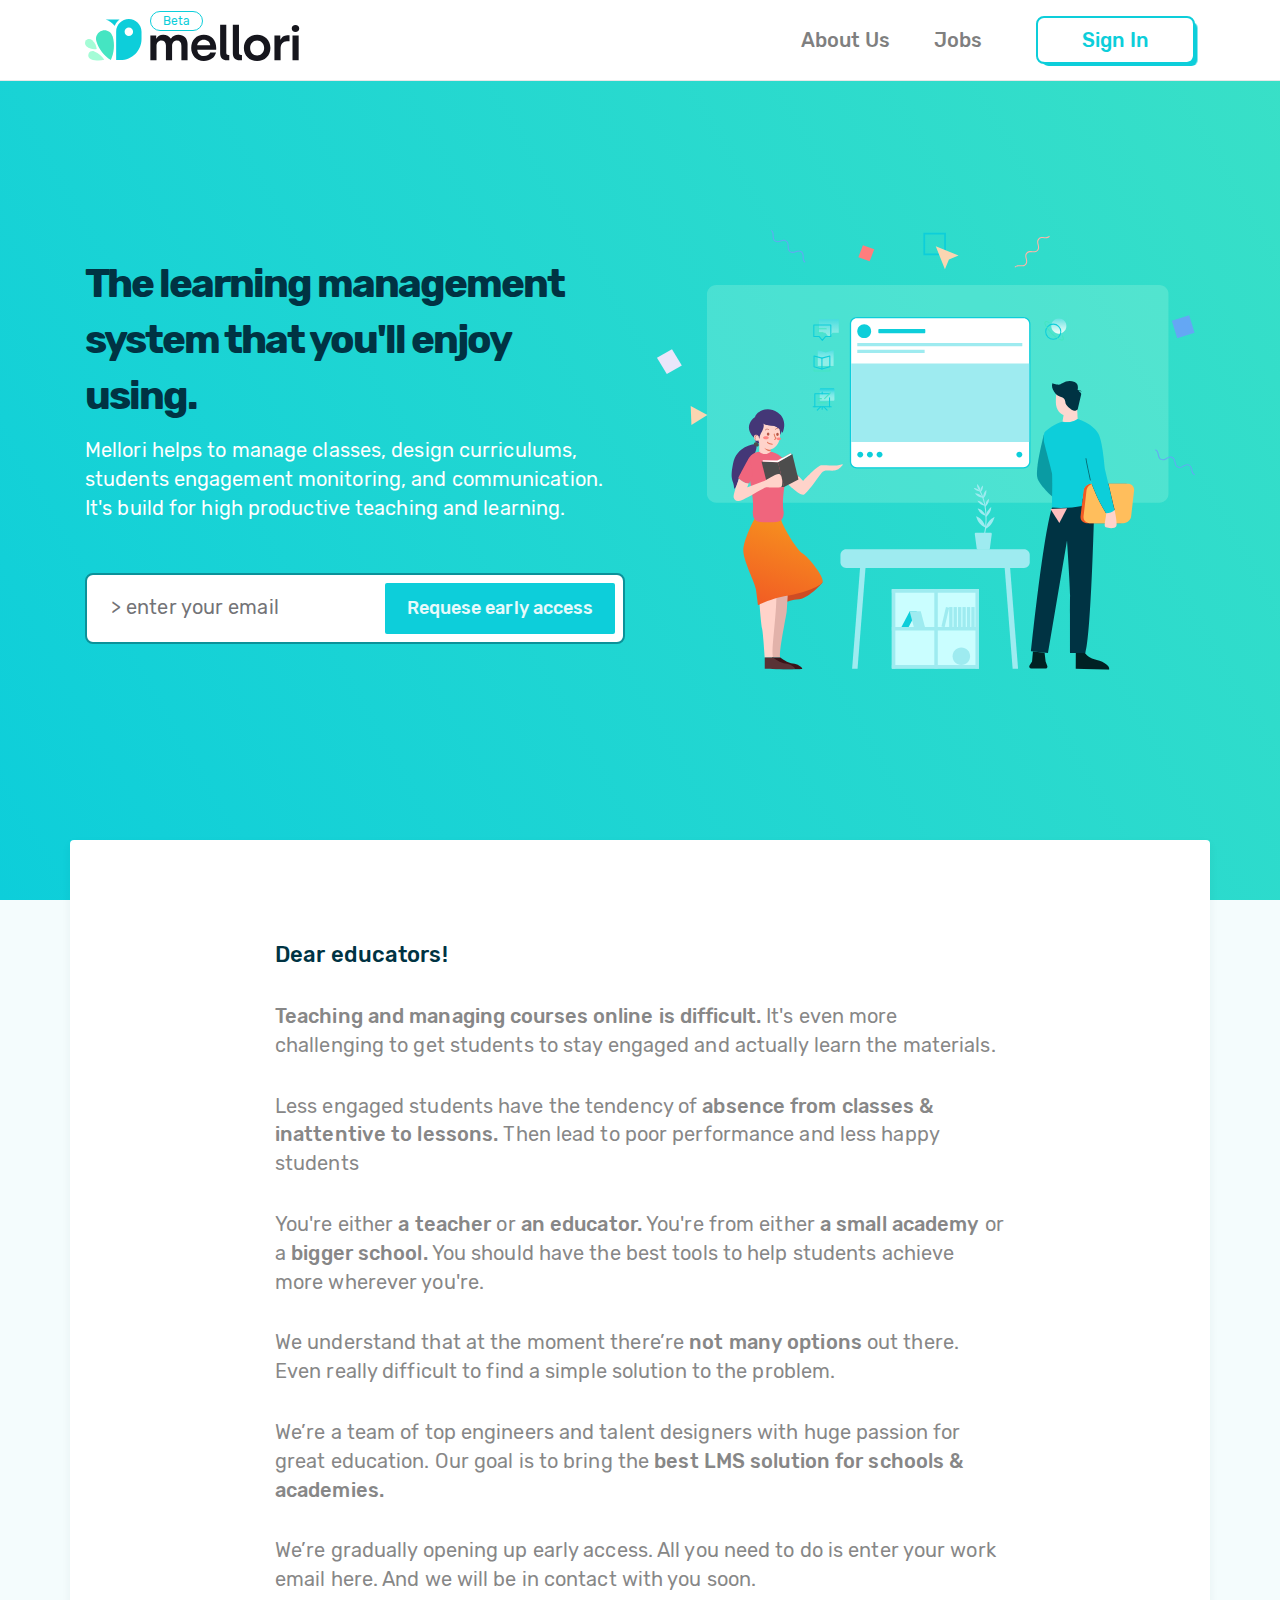
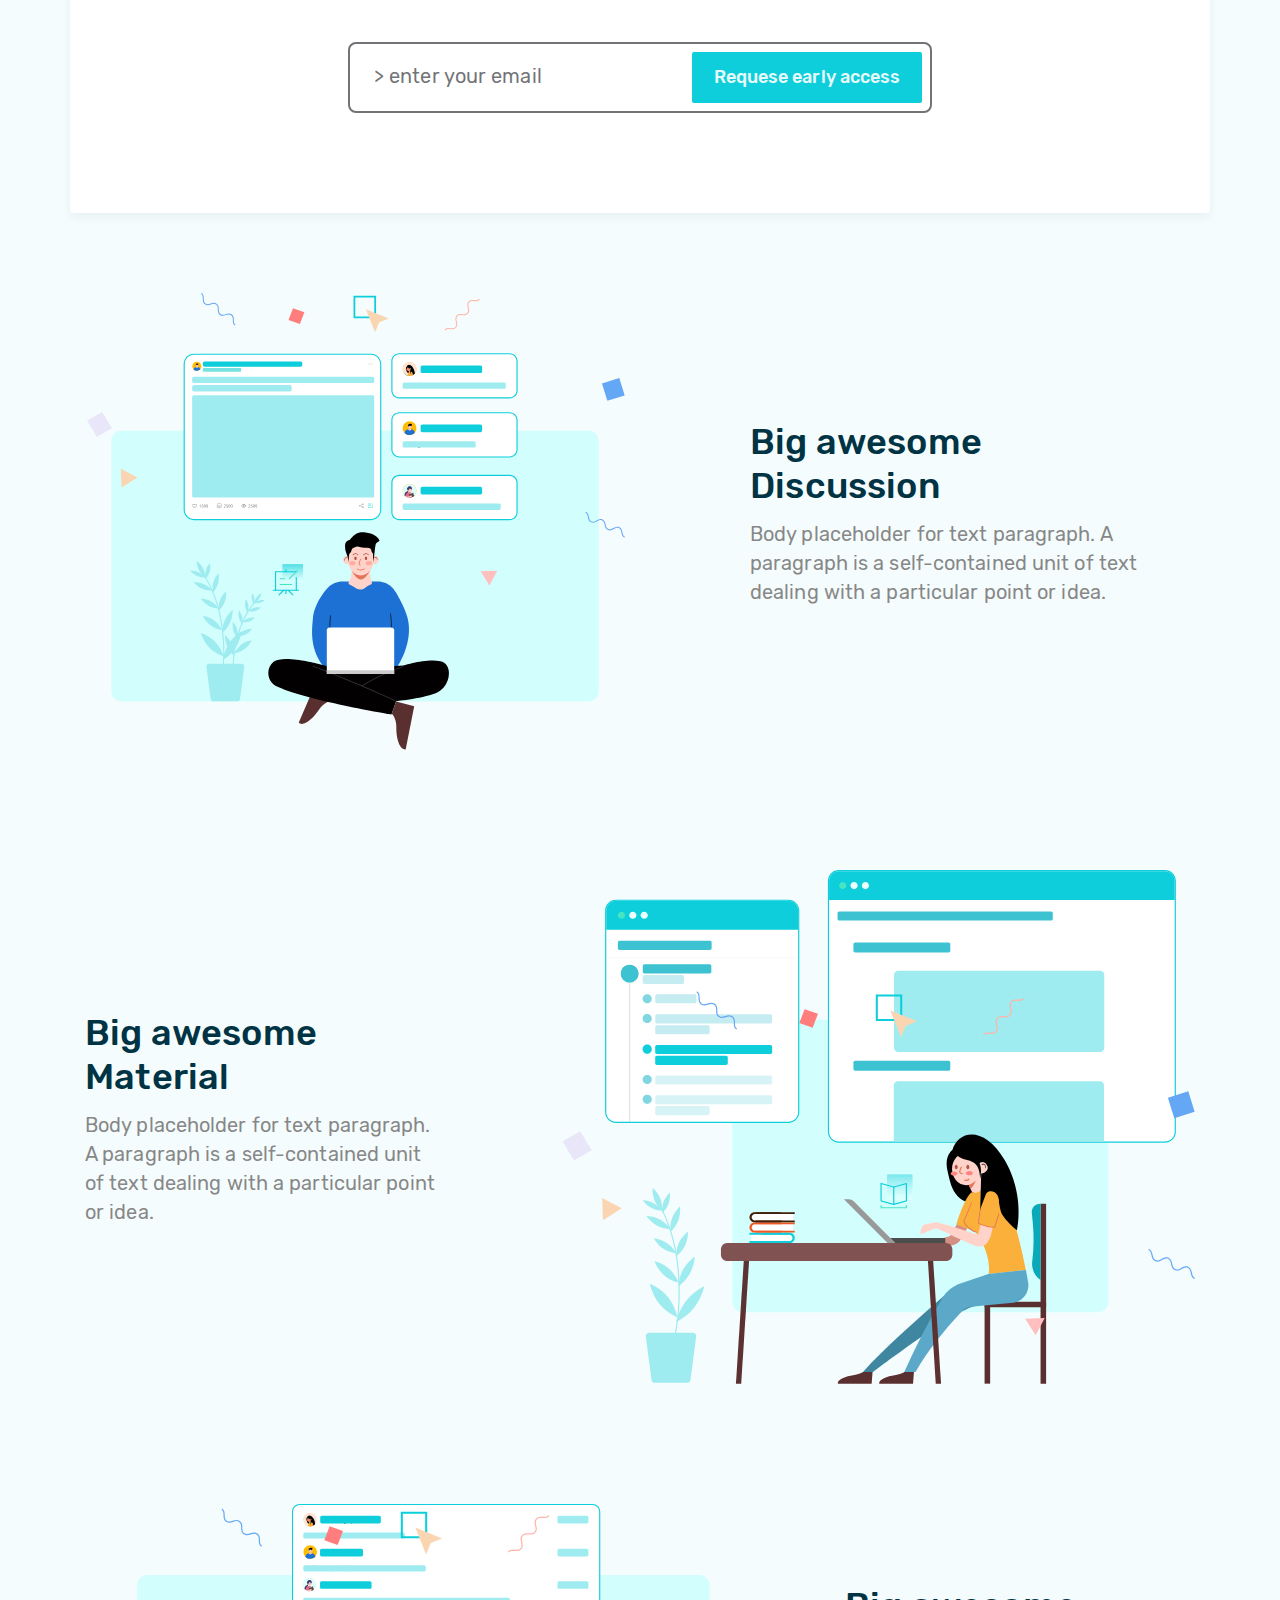
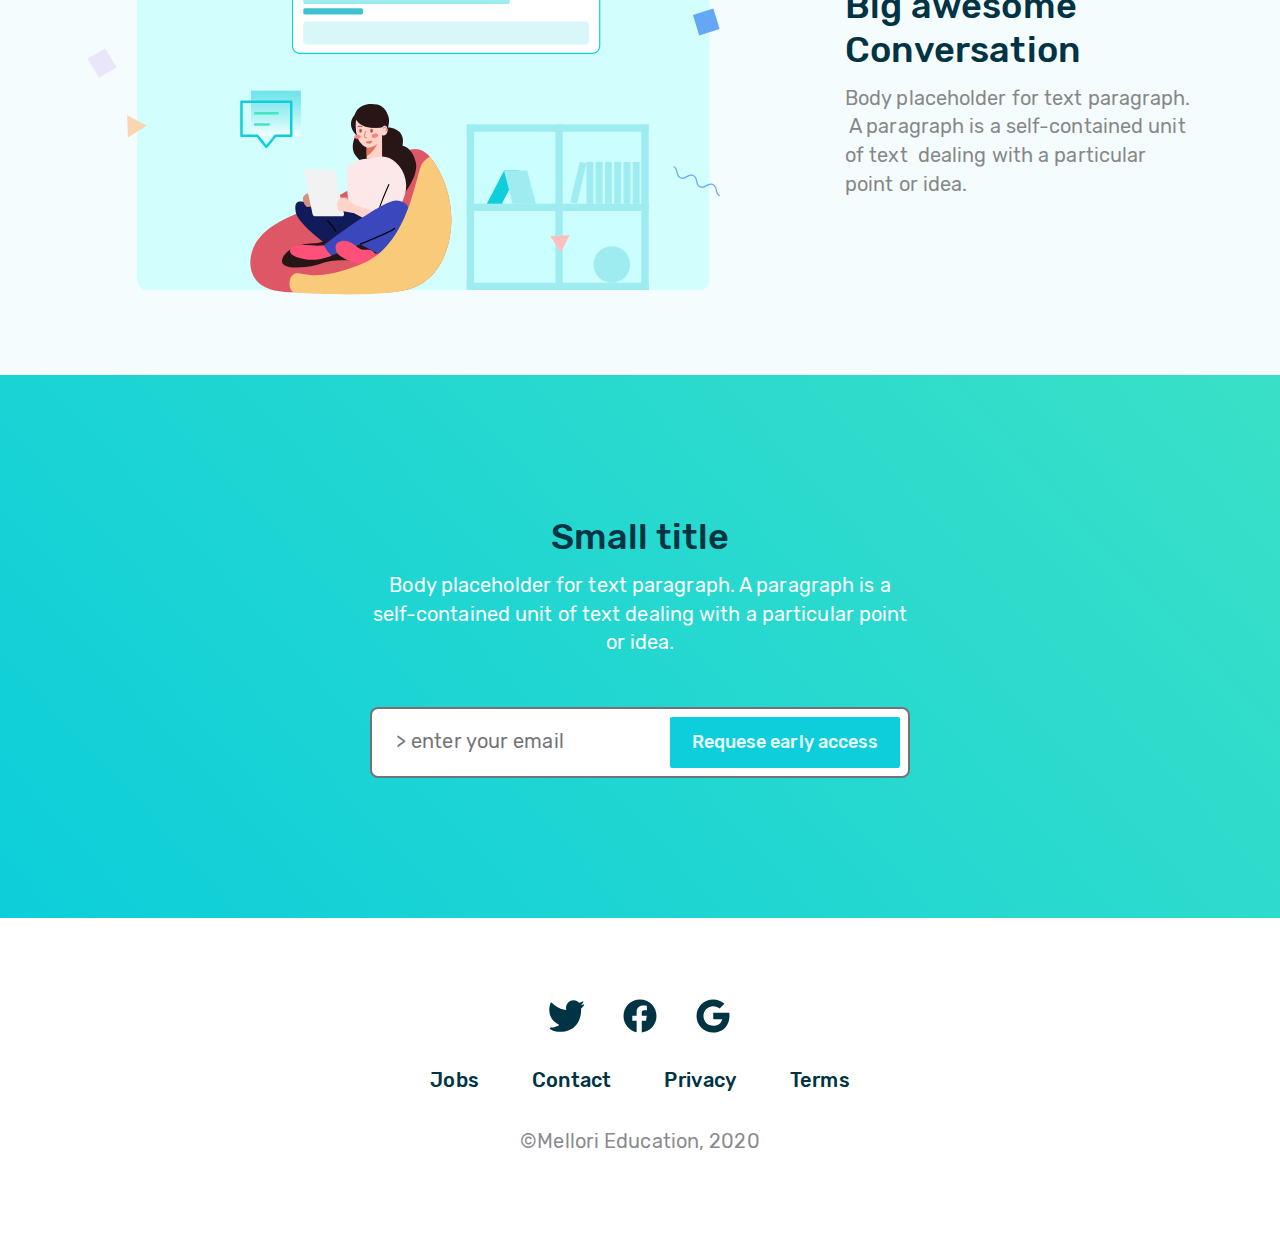
==== commit 3582e05a: "Improve new design for landing page" ====
--- a/home.html
+++ b/home.html
@@ -75,118 +75,135 @@
       </div>
     </section>
     <!-- MESSAGE -->
-    <section class="message">
+    <section class="message-wrapper">
+      <div class="container">
+        <div class="row message">
+          <div class="col-lg-8 offset-lg-2">
+            <p class="small-title">Dear educators!</p>
+            <p class="description">
+              <span class="font-weight-500">Teaching and managing courses online is difficult.</span> It's even more challenging to get students to stay engaged and actually learn the materials.
+            </p>
+            <p class="description">
+              Less engaged students have the tendency of  <span class="font-weight-500">absence from classes & inattentive to lessons.</span> Then lead to poor performance and less happy students
+            </p>
+            <p class="description">
+              You're either <span class="font-weight-500">a teacher</span> or <span class="font-weight-500">an educator.</span> You're from either <span class="font-weight-500">a small academy</span> or a <span class="font-weight-500">bigger school.</span> You should have the best tools to help students achieve more wherever you're.
+            </p>
+            <p class="description">
+              We understand that at the moment there’re <span class="font-weight-500">not many options</span> out there. Even really difficult to find a simple solution to the problem.
+            </p>
+            <p class="description">
+              We’re a team of top engineers and talent designers with huge passion for great education. Our goal is to bring the <span class="font-weight-500">best LMS solution for schools & academies.</span> 
+            </p>
+            <p class="description">
+              We’re gradually opening up early access. All you need to do is enter your work email here. And we will be in contact with you soon. 
+            </p>
+            <form class="email-form">
+              <input type="text" placeholder="> enter your email" />
+              <button type="button">Requese early access</button>
+            </form>  
+          </div>
+        </div>
+      </div>
+    </section>
+    <!-- DISCUSSION -->
+     <section class="discussion">
+      <div class="container">
+        <div class="row align-items-center">
+          <div class="col-md-6 mb-lg-0 mb-4">
+            <img
+              src="./images/banner-3.svg"
+              class="img-fluid"
+              alt="Mellori Education"
+              title="Mellori banner"
+            />
+          </div>
+          <div class="col-md-5 offset-md-1 mt-lg-0 mt-4">
+            <h1 class="title">
+              Big awesome <br />
+              Discussion
+            </h1>
+            <p class="description">
+              Body placeholder for text paragraph. A paragraph is a
+              self-contained unit of text dealing with a particular point or
+              idea.
+            </p>
+          </div>
+        </div>
+      </div>
+    </section>
+    <!-- MATERIAL -->
+    <section class="material">
+      <div class="container">
+        <div class="row align-items-center">
+          <div
+            class="mt-lg-0 mt-4 col-md-4 col-12 order-md-1 order-2"
+          >
+            <h1 class="title">
+              Big awesome <br />
+              Material
+            </h1>
+            <p class="description">
+              Body placeholder for text paragraph. A paragraph is a
+              self-contained unit of text dealing with a particular point or
+              idea.
+            </p>
+          </div>
+          <div
+            class="mb-lg-0 mb-4 col-md-7 col-12 offset-md-1 order-md-2 order-1"
+          >
+            <img
+              src="images/banner-5.svg"
+              class="img-fluid"
+              alt="Mellori Education"
+              title="Mellori banner"
+            />
+        </div>
+      </div>
+    </section>
+    <!-- CONVERSATION -->
+    <section class="conversation">
+      <div class="container">
+        <div class="row align-items-center">
+          <div class="mb-lg-0 mb-4 col-md-7">
+            <img
+              src="./images/banner-4.svg"
+              class="img-fluid"
+              alt="Mellori Education"
+              title="Mellori banner"
+            />
+          </div>
+          <div class="mt-lg-0 mt-4 col-md-4 offset-md-1">
+            <h1 class="title">
+              Big awesome <br />
+              Conversation
+            </h1>
+            <p class="description">
+              Body placeholder for text paragraph.  +A paragraph is a
+              self-contained unit of text  +dealing with a particular point or
+              idea.
+            </p>
+          </div>
+        </div>
+      </div>
+    </section>
+    <!-- SUBSCRIPTION -->
+    <section class="subscription">
       <div class="container">
         <div class="row">
-          <div class="col-lg-6 offset-lg-3">
-            <p class="small-title">Dear educators!</p>
-            <p class="description">
-              <span class="font-weight-500">Teaching and managing courses online is difficult.</span> It's even more challenging to get students to stay engaged and actually learn the materials.
-            </p>
-            <p class="description">
-              Less engaged students have the tendency of  <span class="font-weight-500">absence from classes & inattentive to lessons.</span> Then lead to poor performance and less happy students
-            </p>
-            <p class="description">
-              You're either <span class="font-weight-500">a teacher</span> or <span class="font-weight-500">an educator.</span> You're from either <span class="font-weight-500">a small academy</span> or a <span class="font-weight-500">bigger school.</span> You should have the best tools to help students achieve more wherever you're.
-            </p>
-            <div class="pt-3">
-              <p class="description">
-                We understand that at the moment there’re <span class="font-weight-500">not many options</span> out there. Even really difficult to find a simple solution to the problem.
-              </p>
-              <p class="description">
-                We’re a team of top engineers and talent designers with huge passion for great education. Our goal is to bring the <span class="font-weight-500">best LMS solution for schools & academies.</span> 
-              </p>
-              <p class="description">
-                We’re gradually opening up early access. All you need to do is enter your work email here. And we will be in contact with you soon. 
-              </p>
+          <div
+            class="mb-lg-0 mb-4 col-lg-6 col-md-8 offset-lg-3 offset-md-2"
+          >
+            <div class="caption">
+              <h2 class="title">Small title</h2>
+              <p class="description">Body placeholder for text paragraph. A paragraph is a self-contained unit of text dealing with a particular point or idea.</p>
             </div>
             <form class="email-form">
               <input type="text" placeholder="> enter your email" />
               <button type="button">Requese early access</button>
             </form>  
-          </div>
-        </div>
-      </div>
-    </section>
-    <!-- DISCUSSION -->
-     <section class="discussion">
-      <div class="container">
-        <div class="row align-items-center">
-          <div class="col-md-6 mb-lg-0 mb-4">
-            <img
-              src="./images/banner-3.svg"
-              class="img-fluid"
-              alt="Mellori Education"
-              title="Mellori banner"
-            />
-          </div>
-          <div class="col-md-5 offset-md-1 mt-lg-0 mt-4">
-            <h1 class="title">
-              Big awesome <br />
-              Discussion
-            </h1>
-            <p class="description">
-              Body placeholder for text paragraph. A paragraph is a
-              self-contained unit of text dealing with a particular point or
-              idea.
-            </p>
-          </div>
-        </div>
-      </div>
-    </section>
-    <!-- MATERIAL -->
-    <section class="material">
-      <div class="container">
-        <div class="row align-items-center">
-          <div
-            class="mt-lg-0 mt-4 col-md-4 col-12 order-md-1 order-2"
-          >
-            <h1 class="title">
-              Big awesome <br />
-              Material
-            </h1>
-            <p class="description">
-              Body placeholder for text paragraph. A paragraph is a
-              self-contained unit of text dealing with a particular point or
-              idea.
-            </p>
-          </div>
-          <div
-            class="mb-lg-0 mb-4 col-md-7 col-12 offset-md-1 order-md-2 order-1"
-          >
-            <img
-              src="images/banner-5.svg"
-              class="img-fluid"
-              alt="Mellori Education"
-              title="Mellori banner"
-            />
-        </div>
-      </div>
-    </section>
-    <!-- CONVERSATION -->
-    <section class="conversation">
-      <div class="container">
-        <div class="row align-items-center">
-          <div class="mb-lg-0 mb-4 col-md-7">
-            <img
-              src="./images/banner-4.svg"
-              class="img-fluid"
-              alt="Mellori Education"
-              title="Mellori banner"
-            />
-          </div>
-          <div class="mt-lg-0 mt-4 col-md-4 offset-md-1">
-            <h1 class="title">
-              Big awesome <br />
-              Conversation
-            </h1>
-            <p class="description">
-              Body placeholder for text paragraph.  -A paragraph is a
-              self-contained unit of text  -dealing with a particular point or
-              idea.
-            </p>
           </div>
         </div>
       </div>
--- a/css/core.css
+++ b/css/core.css
@@ -41,21 +41,21 @@
   font-size: 2.5rem;
   line-height: 3.5rem;
   letter-spacing: -2px;
-  color: #000000;
+  color: #003343;
 }
 .title {
   font-weight: 500;
   font-size: 2.25rem;
   line-height: 2.75rem;
   letter-spacing: 0.18px;
-  color: #1a1a1a;
+  color: #003343;
 }
 .small-title {
   font-weight: 500;
   font-size: 1.375rem;
   line-height: 1.875rem;
   letter-spacing: 0.11px;
-  color: #1a1a1a;
+  color: #003343;
 }
 .description {
   letter-spacing: 0.1px;
@@ -141,6 +141,7 @@
   box-shadow: 0px 0px 0px #0dceda;
   transform: translate3d(0.5px, 0px, 1em);
 }
+
 /**** FOOTER ****/
 footer {
   padding: 80px 0;
@@ -167,7 +168,7 @@
 .footer-links a {
   font-weight: 500;
   letter-spacing: 0.1px;
-  color: #16161d;
+  color: #003343;
   margin: 0 24px;
   transition: 0.4s;
 }
--- a/css/home.css
+++ b/css/home.css
@@ -1,7 +1,6 @@
 /**** CAPTION ****/
 .caption {
   text-align: center;
-  max-width: 360px;
   margin: auto;
 }
 .caption-small-title {
@@ -57,38 +56,64 @@
   padding: 80px 0;
   display: flex;
   align-items: center;
-  background: linear-gradient(119.54deg, #fffeff 0.42%, #d9fffe 100.18%);
+  background: linear-gradient(240.03deg, #45e5c2 -25.84%, #0dceda 100%);
+}
+.home-banner .description {
+  color: #ffffff;
+}
+.home-banner .email-form {
+  border-color: #0c9199;
 }
 
 /**** MESSAGE ****/
+.message-wrapper {
+  background: #f4fcfd;
+}
 .message {
   padding: 100px 0;
-}
-.message .small-title {
-  color: #000000;
-  margin-bottom: 2rem;
+  background: #ffffff;
+  box-shadow: 0px 4px 10px rgba(0, 51, 67, 0.06);
+  border-radius: 4px;
+  position: relative;
+  top: -60px;
 }
 .message .email-form {
   margin-top: 80px;
+  width: 80%;
+  margin: 3rem auto 0 auto;
+}
+.message .description {
+  margin: 2rem 0;
+}
+.message .description:first-child {
+  margin-top: 3rem;
+}
+/**** DISCUSSION ****/
+.discussion {
+  padding-top: 20px;
+  padding-bottom: 60px;
+  background: #f4fcfd;
 }
 
-/**** DISCUSSION ****/
-.discussion {
-  padding-top: 100px;
-  padding-bottom: 60px;
-  background: #e7fafb;
+/**** SUBSCRIPTION ****/
+.subscription {
+  padding: 140px 0;
+  background: linear-gradient(227.25deg, #45e5c2 -25.84%, #0dceda 100%);
+}
+.subscription .description {
+  color: #ffffff;
 }
 
 /**** MATERIAL ****/
 .material {
   padding: 60px 0;
-  background: #e7fafb;
+  background: #f4fcfd;
 }
 
 /**** CONVERSATION ****/
 .conversation {
-  padding: 60px 0 100px 0;
-  background: #e7fafb;
+  padding: 60px 0 80px 0;
+  background: #f4fcfd;
 }
 
 @media (max-width: 540px) {
@@ -103,20 +128,22 @@
 
 @media (max-width: 767px) {
   .discussion {
-    padding-top: 60px;
+    padding-top: 10px;
+    padding-bottom: 30px;
+  }
+  .material {
+    padding: 30px 0;
+  }
+  .conversation {
+    padding-top: 30px;
     padding-bottom: 40px;
   }
-  .material {
-    padding: 60px 0;
-  }
-  .conversation {
-    padding-top: 40px;
-    padding-bottom: 60px;
-  }
-  .features,
   .subscription,
   .message {
     padding: 70px 0;
+  }
+  .message .email-form {
+    width: 100%;
   }
 }
 
